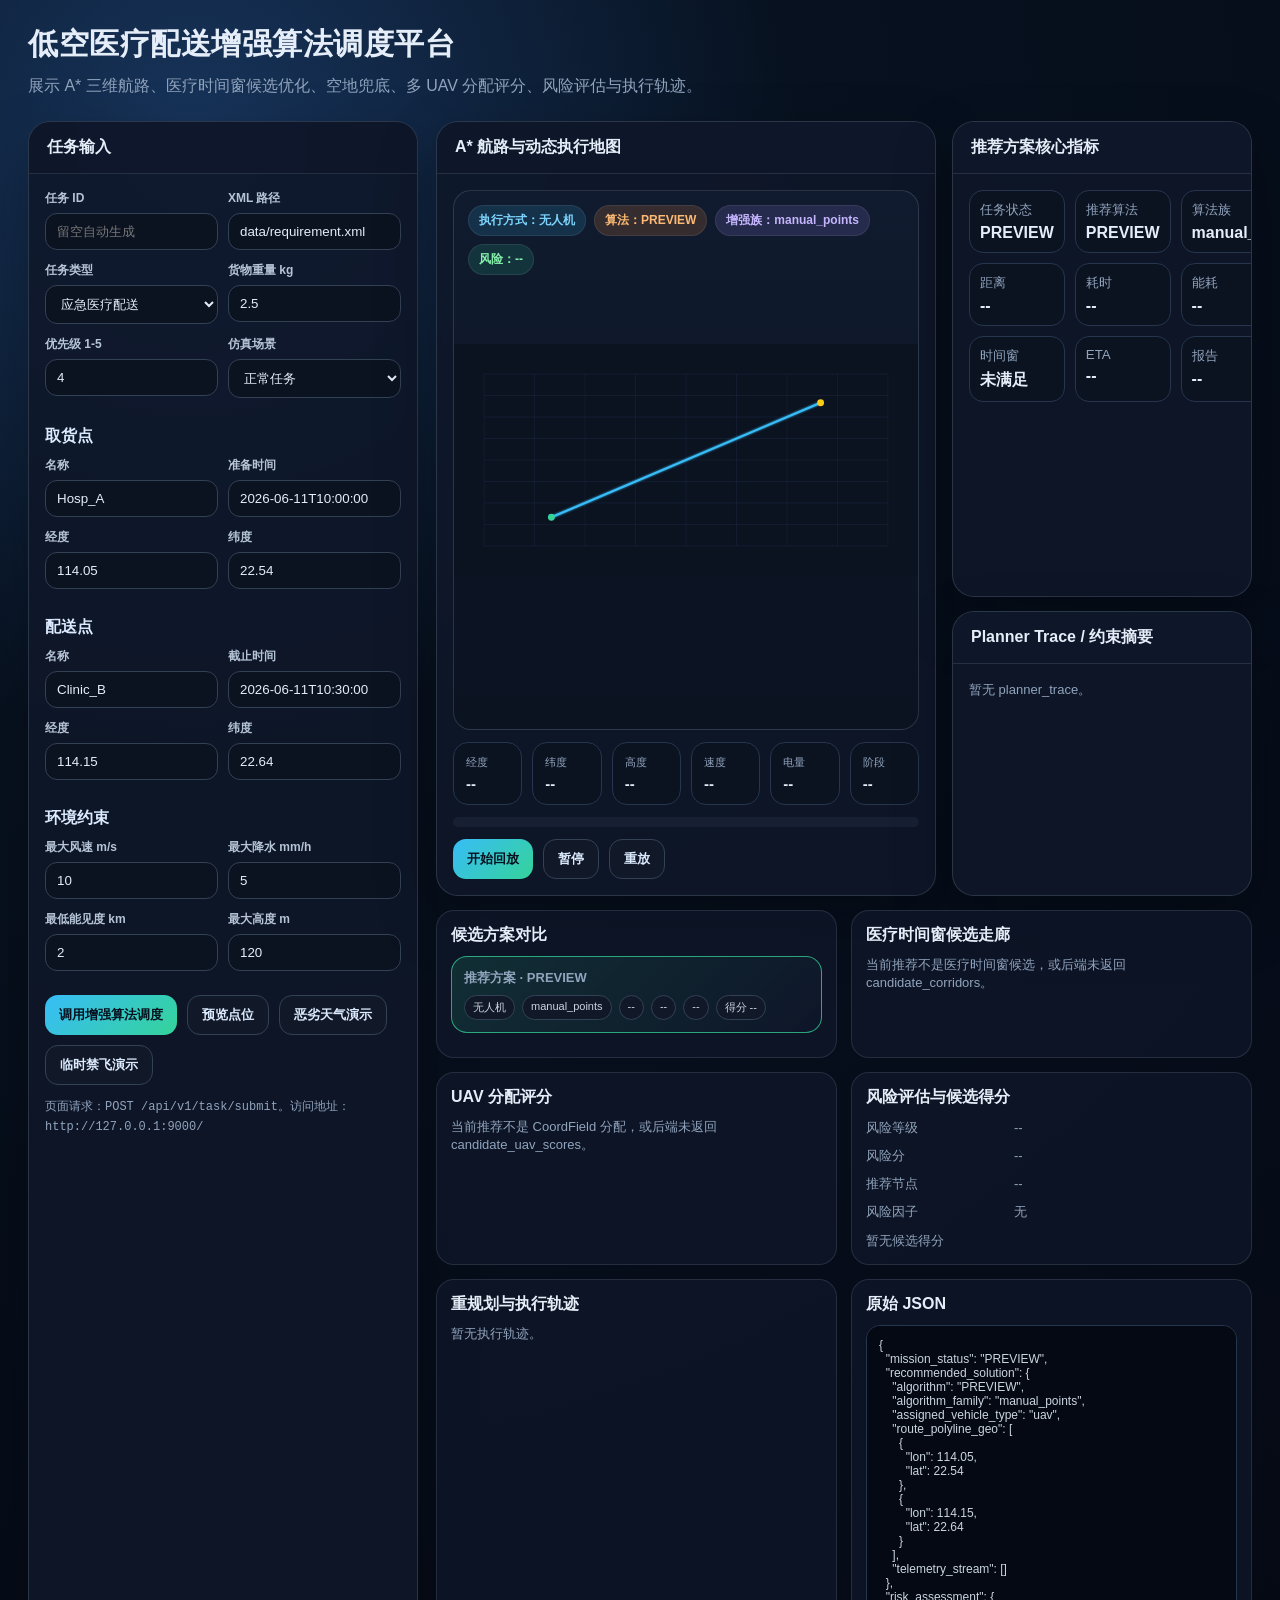
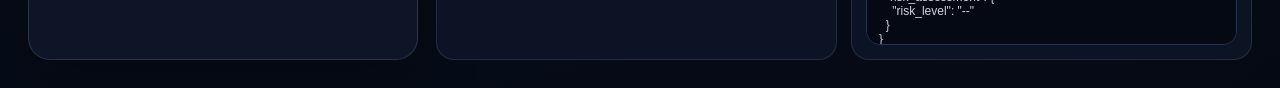
==== agent_code-master/frontend/index_enhanced.html @ b06b687f "add enhanced frontend for algorithm visualization" ====
<!doctype html>
<html lang="zh-CN">
<head>
<meta charset="utf-8">
<meta name="viewport" content="width=device-width,initial-scale=1">
<title>低空医疗配送增强算法调度平台</title>
<style>
:root{--bg:#07111f;--panel:#0f172a;--panel2:#111c31;--card:#f8fafc;--line:#26364f;--text:#e5edf8;--muted:#91a4bd;--blue:#38bdf8;--green:#34d399;--orange:#fb923c;--red:#f87171;--purple:#a78bfa;--yellow:#facc15}*{box-sizing:border-box}body{margin:0;background:radial-gradient(circle at 15% 8%,#17345b 0,#07111f 32%,#050914 100%);color:var(--text);font-family:-apple-system,BlinkMacSystemFont,"Segoe UI","Microsoft YaHei",Arial,sans-serif}header{padding:24px 28px 10px;max-width:1680px;margin:auto}h1{margin:0;font-size:30px;letter-spacing:.5px}.sub{color:var(--muted);margin-top:8px;line-height:1.6}.wrap{max-width:1680px;margin:auto;padding:12px 28px 28px;display:grid;grid-template-columns:390px 1fr;gap:18px}.card{background:rgba(15,23,42,.88);border:1px solid rgba(148,163,184,.22);border-radius:22px;box-shadow:0 24px 60px rgba(0,0,0,.28);overflow:hidden}.hd{padding:15px 18px;border-bottom:1px solid rgba(148,163,184,.18);font-weight:900;background:rgba(15,23,42,.72)}.bd{padding:16px}.row{display:grid;grid-template-columns:1fr 1fr;gap:10px}.f{margin-bottom:12px}label{display:block;color:#b6c4d7;font-size:12px;font-weight:800;margin-bottom:6px}input,select,textarea{width:100%;background:#0b1220;color:var(--text);border:1px solid #334155;border-radius:12px;padding:10px 11px;outline:none;font-family:inherit}input:focus,select:focus,textarea:focus{border-color:var(--blue);box-shadow:0 0 0 3px rgba(56,189,248,.12)}textarea{min-height:100px;resize:vertical}.sec{font-weight:900;margin:16px 0 10px;color:#dbeafe}.btns{display:flex;gap:10px;flex-wrap:wrap;margin-top:12px}button{border:0;border-radius:13px;padding:10px 14px;font-weight:900;cursor:pointer;color:#06101e}.primary{background:linear-gradient(135deg,#38bdf8,#34d399)}.ghost{background:#111827;color:#dbeafe;border:1px solid #334155}.danger{background:#fb923c}.hint{color:var(--muted);font-size:12px;line-height:1.6}.dash{display:grid;grid-template-columns:1.25fr .75fr;gap:16px}.mapCard{min-height:660px}.map{height:540px;border-radius:18px;border:1px solid rgba(148,163,184,.22);background:linear-gradient(180deg,#101b2f,#0b1220);position:relative;overflow:hidden}.badgebar{position:absolute;left:14px;top:14px;display:flex;gap:8px;flex-wrap:wrap;z-index:2}.tag{display:inline-flex;align-items:center;gap:5px;border-radius:999px;padding:6px 10px;font-size:12px;font-weight:900;border:1px solid rgba(255,255,255,.08);background:#111827;color:#dbeafe}.blue{background:rgba(56,189,248,.14);color:#7dd3fc}.green{background:rgba(52,211,153,.14);color:#86efac}.orange{background:rgba(251,146,60,.16);color:#fdba74}.red{background:rgba(248,113,113,.14);color:#fca5a5}.purple{background:rgba(167,139,250,.15);color:#c4b5fd}.yellow{background:rgba(250,204,21,.14);color:#fde68a}svg{width:100%;height:100%;display:block}.metrics{display:grid;grid-template-columns:repeat(6,1fr);gap:10px;margin-top:12px}.metric{background:#0b1220;border:1px solid #26364f;border-radius:15px;padding:12px}.metric small{display:block;color:var(--muted);font-size:11px}.metric b{display:block;margin-top:5px;font-size:15px}.bar{height:10px;background:#172033;border-radius:999px;overflow:hidden;margin-top:12px}.bar span{display:block;height:100%;width:0;background:linear-gradient(90deg,#38bdf8,#34d399,#facc15);transition:.2s}.panels{display:grid;grid-template-columns:repeat(2,minmax(0,1fr));gap:14px;margin-top:14px}.panel{background:rgba(15,23,42,.76);border:1px solid rgba(148,163,184,.18);border-radius:18px;padding:14px;min-height:120px}.panel h3{margin:0 0 10px;font-size:16px}.kv{display:grid;grid-template-columns:140px 1fr;gap:8px;font-size:13px;line-height:1.55}.kv div:nth-child(odd){color:var(--muted)}.candidate{background:#0b1220;border:1px solid #26364f;border-radius:16px;padding:12px;margin-bottom:10px}.candidate.best{border-color:rgba(52,211,153,.75);background:linear-gradient(135deg,rgba(52,211,153,.14),rgba(15,23,42,.8))}.candidate h4{margin:0 0 8px}.chips{display:flex;gap:7px;flex-wrap:wrap;margin-top:8px}.chip{font-size:11px;border-radius:999px;padding:4px 8px;background:#111827;color:#cbd5e1;border:1px solid #334155}.timeline{display:flex;flex-direction:column;gap:8px}.step{border-left:3px solid #38bdf8;padding:8px 10px;background:#0b1220;border-radius:10px}.step b{font-size:13px}.step p{margin:5px 0 0;color:var(--muted);font-size:12px;line-height:1.5}.table{width:100%;border-collapse:collapse;font-size:12px}.table th,.table td{border-bottom:1px solid #26364f;padding:7px;text-align:left}.table th{color:#93c5fd}.json{white-space:pre-wrap;word-break:break-word;background:#050914;border:1px solid #26364f;border-radius:14px;padding:12px;max-height:320px;overflow:auto;font-size:12px;color:#cbd5e1}.mono{font-family:ui-monospace,SFMono-Regular,Menlo,Consolas,"Liberation Mono",monospace}.toast{margin-top:10px;color:#fca5a5}.empty{color:var(--muted);font-size:13px}.rightStack{display:grid;grid-template-columns:1fr;gap:14px}.miniGrid{display:grid;grid-template-columns:repeat(3,1fr);gap:10px}.mini{background:#0b1220;border:1px solid #26364f;border-radius:14px;padding:10px}.mini small{display:block;color:var(--muted)}.mini b{display:block;margin-top:5px}@media(max-width:1180px){.wrap,.dash,.panels{grid-template-columns:1fr}.metrics{grid-template-columns:repeat(2,1fr)}.miniGrid{grid-template-columns:1fr}}
</style>
</head>
<body>
<header>
  <h1>低空医疗配送增强算法调度平台</h1>
  <div class="sub">展示 A* 三维航路、医疗时间窗候选优化、空地兜底、多 UAV 分配评分、风险评估与执行轨迹。</div>
</header>
<main class="wrap">
<section class="card">
  <div class="hd">任务输入</div>
  <div class="bd">
    <div class="row"><div class="f"><label>任务 ID</label><input id="taskId" placeholder="留空自动生成"></div><div class="f"><label>XML 路径</label><input id="xmlPath" value="data/requirement.xml"></div></div>
    <div class="row"><div class="f"><label>任务类型</label><select id="missionType"><option value="emergency_medical">应急医疗配送</option><option value="emergency_supply">应急物资配送</option><option value="standard_delivery">普通低空配送</option></select></div><div class="f"><label>货物重量 kg</label><input id="cargoWeight" type="number" value="2.5" step="0.1"></div></div>
    <div class="row"><div class="f"><label>优先级 1-5</label><input id="priority" type="number" value="4"></div><div class="f"><label>仿真场景</label><select id="scenario"><option value="normal">正常任务</option><option value="bad_weather">恶劣天气</option><option value="airspace_restricted">临时禁飞</option><option value="no_available_uav_once">无人机短时不可用</option><option value="no_available_uav">持续无可用无人机</option><option value="dock_congested">机巢拥堵</option></select></div></div>
    <div class="sec">取货点</div>
    <div class="row"><div class="f"><label>名称</label><input id="pickupId" value="Hosp_A"></div><div class="f"><label>准备时间</label><input id="pickupReady" value="2026-06-11T10:00:00"></div></div>
    <div class="row"><div class="f"><label>经度</label><input id="pickupLon" type="number" step="0.000001" value="114.05"></div><div class="f"><label>纬度</label><input id="pickupLat" type="number" step="0.000001" value="22.54"></div></div>
    <div class="sec">配送点</div>
    <div class="row"><div class="f"><label>名称</label><input id="dropoffId" value="Clinic_B"></div><div class="f"><label>截止时间</label><input id="dropoffDeadline" value="2026-06-11T10:30:00"></div></div>
    <div class="row"><div class="f"><label>经度</label><input id="dropoffLon" type="number" step="0.000001" value="114.15"></div><div class="f"><label>纬度</label><input id="dropoffLat" type="number" step="0.000001" value="22.64"></div></div>
    <div class="sec">环境约束</div>
    <div class="row"><div class="f"><label>最大风速 m/s</label><input id="maxWind" type="number" value="10"></div><div class="f"><label>最大降水 mm/h</label><input id="maxRain" type="number" value="5"></div></div>
    <div class="row"><div class="f"><label>最低能见度 km</label><input id="minVisibility" type="number" value="2"></div><div class="f"><label>最大高度 m</label><input id="maxAltitude" type="number" value="120"></div></div>
    <div class="btns"><button class="primary" id="runBtn" onclick="submitTask()">调用增强算法调度</button><button class="ghost" onclick="preview()">预览点位</button><button class="ghost" onclick="loadDemo('bad_weather')">恶劣天气演示</button><button class="ghost" onclick="loadDemo('airspace_restricted')">临时禁飞演示</button></div>
    <div id="err" class="toast"></div>
    <div class="hint" style="margin-top:12px">页面请求：<span class="mono">POST /api/v1/task/submit</span>。访问地址：<span class="mono">http://127.0.0.1:9000/</span></div>
  </div>
</section>
<section>
  <div class="dash">
    <div class="card mapCard"><div class="hd">A* 航路与动态执行地图</div><div class="bd">
      <div class="map"><div class="badgebar"><span id="mode" class="tag blue">执行方式：--</span><span id="algo" class="tag orange">算法：--</span><span id="family" class="tag purple">增强族：--</span><span id="risk" class="tag green">风险：--</span></div><svg id="svg" viewBox="0 0 1080 540"></svg></div>
      <div class="metrics"><div class="metric"><small>经度</small><b id="lon">--</b></div><div class="metric"><small>纬度</small><b id="lat">--</b></div><div class="metric"><small>高度</small><b id="alt">--</b></div><div class="metric"><small>速度</small><b id="spd">--</b></div><div class="metric"><small>电量</small><b id="bat">--</b></div><div class="metric"><small>阶段</small><b id="phase">--</b></div></div>
      <div class="bar"><span id="bar"></span></div><div class="btns"><button class="primary" onclick="play()">开始回放</button><button class="ghost" onclick="pause()">暂停</button><button class="ghost" onclick="restart()">重放</button></div>
    </div></div>
    <div class="rightStack">
      <div class="card"><div class="hd">推荐方案核心指标</div><div class="bd"><div id="overview" class="miniGrid"></div></div></div>
      <div class="card"><div class="hd">Planner Trace / 约束摘要</div><div class="bd"><div id="planner" class="kv"></div></div></div>
    </div>
  </div>
  <div class="panels">
    <div class="panel"><h3>候选方案对比</h3><div id="candidates" class="empty">等待调度结果。</div></div>
    <div class="panel"><h3>医疗时间窗候选走廊</h3><div id="corridors" class="empty">等待 TWA-MILP 增强输出。</div></div>
    <div class="panel"><h3>UAV 分配评分</h3><div id="uavScores" class="empty">等待 CoordField 增强输出。</div></div>
    <div class="panel"><h3>风险评估与候选得分</h3><div id="riskPanel" class="empty">等待风险评估。</div></div>
    <div class="panel"><h3>重规划与执行轨迹</h3><div id="trace" class="timeline empty">等待执行轨迹。</div></div>
    <div class="panel"><h3>原始 JSON</h3><div id="raw" class="json">等待调度结果。</div></div>
  </div>
</section>
</main>
<script>
const W=1080,H=540,pad=70;let data=null,telemetry=[],idx=0,timer=null,project=null,bestKey='';
function by(id){return document.getElementById(id)}function num(id){return Number(by(id).value)}function esc(s){return String(s??'').replace(/[&<>]/g,c=>({'&':'&amp;','<':'&lt;','>':'&gt;'}[c]))}
function payload(){return{task_id:by('taskId').value.trim(),requirement_xml_path:by('xmlPath').value.trim()||'data/requirement.xml',mission_type:by('missionType').value,delivery_points:[{id:by('pickupId').value,lon:num('pickupLon'),lat:num('pickupLat'),role:'pickup',ready_time:by('pickupReady').value},{id:by('dropoffId').value,lon:num('dropoffLon'),lat:num('dropoffLat'),role:'dropoff',deadline:by('dropoffDeadline').value}],cargo_weight_kg:num('cargoWeight'),priority:num('priority'),environmental_constraints:{max_wind_speed_mps:num('maxWind'),max_precipitation_mm_h:num('maxRain'),minimum_visibility_km:num('minVisibility'),maximum_altitude_m:num('maxAltitude')},output_requirements:{format:'json',need_risk_assessment:true,need_orchestration_trace:true,need_llm_analysis:true},simulation_scenario:by('scenario').value}}
function loadDemo(s){by('scenario').value=s;submitTask()}
async function submitTask(){by('err').textContent='';by('runBtn').disabled=true;pause();try{const r=await fetch('/api/v1/task/submit',{method:'POST',headers:{'Content-Type':'application/json'},body:JSON.stringify(payload())});data=await r.json();if(!r.ok)throw new Error(JSON.stringify(data));render(data)}catch(e){by('err').textContent='请求失败：'+e.message}finally{by('runBtn').disabled=false}}
function sol(){return data?.recommended_solution||data?.final_dispatch_solution||{}}
function allCandidates(d){const arr=[...(d?.candidate_solutions||[])];if(d?.recommended_solution)arr.unshift(d.recommended_solution);const seen=new Set();return arr.filter(x=>{const k=key(x);if(seen.has(k))return false;seen.add(k);return x&&Object.keys(x).length})}
function key(x){return String(x.subtask_id||x.algorithm_used||x.algorithm||'unknown')+'|'+String(x.algorithm_family||x.assigned_vehicle_type||'')}
function mode(x){const t=String(x.operational_mode||x.assigned_vehicle_type||'');if(t.includes('ground'))return'地面兜底';if(t.includes('air_ground'))return'空地协同';if(t.includes('uav'))return'无人机';return'低空配送'}
function alg(x){return x.algorithm_used||x.algorithm||x.algorithm_trace_name||'综合调度'}
function family(x){return x.algorithm_family||x.planner_trace?.planner||'legacy'}
function render(d){const s=sol();bestKey=key(s);telemetry=s.telemetry_stream||[];idx=0;by('mode').textContent='执行方式：'+mode(s);by('algo').textContent='算法：'+alg(s);by('family').textContent='增强族：'+family(s);const risk=d.risk_assessment||{};by('risk').textContent='风险：'+(risk.risk_level||'--')+' '+(risk.risk_score??'');by('risk').className='tag '+((risk.risk_level==='HIGH')?'red':(risk.risk_level==='MEDIUM')?'orange':'green');renderOverview(s,d);renderPlanner(s);renderCandidates(d);renderCorridors(d);renderUavScores(d);renderRisk(d);renderTrace(d);draw(d,s);setFrame(0);by('raw').textContent=JSON.stringify(d,null,2);play()}
function renderOverview(s,d){const items=[['任务状态',d.mission_status||'--'],['推荐算法',alg(s)],['算法族',family(s)],['距离',val(s.flight_distance_km,' km')],['耗时',val(s.estimated_duration_mins,' min')],['能耗',val(s.estimated_energy_kj,' kJ')],['时间窗',s.time_window_met?'满足':'未满足'],['ETA',s.eta||'--'],['报告',d.report_path||'--']];by('overview').innerHTML=items.map(([a,b])=>`<div class="mini"><small>${esc(a)}</small><b>${esc(b)}</b></div>`).join('')}
function renderPlanner(s){const p=s.planner_trace||{};const c=s.constraint_summary||{};const items={planner:p.planner,grid_path_length:p.grid_path_length,compressed_waypoints:p.compressed_waypoints,grid_cost:p.grid_cost,expanded_nodes:p.expanded_nodes,hard_blocked_cells:p.hard_blocked_cells,weighted_risk_cells:p.weighted_risk_cells,payload_feasible:c.payload_feasible,battery_feasible:c.battery_feasible,route_node_count:c.route_node_count,payload_margin_kg:c.payload_margin_kg,objective:s.optimization_objective||s.objective_value};by('planner').innerHTML=Object.entries(items).filter(([_,v])=>v!==undefined&&v!==null).map(([k,v])=>`<div>${esc(k)}</div><div class="mono">${esc(v)}</div>`).join('')||'<span class="empty">暂无 planner_trace。</span>'}
function renderCandidates(d){const list=allCandidates(d);by('candidates').innerHTML=list.length?list.map(x=>`<div class="candidate ${key(x)===bestKey?'best':''}"><h4>${key(x)===bestKey?'推荐方案':'候选方案'} · ${esc(alg(x))}</h4><div class="chips"><span class="chip">${esc(mode(x))}</span><span class="chip">${esc(family(x))}</span><span class="chip">${val(x.flight_distance_km,' km')}</span><span class="chip">${val(x.estimated_duration_mins,' min')}</span><span class="chip">${val(x.estimated_energy_kj,' kJ')}</span><span class="chip">得分 ${x.solution_score??'--'}</span></div></div>`).join(''):'暂无候选方案'}
function renderCorridors(d){const source=allCandidates(d).find(x=>(x.candidate_corridors||[]).length)||sol();const arr=source.candidate_corridors||[];by('corridors').innerHTML=arr.length?`<table class="table"><tr><th>走廊</th><th>耗时</th><th>能耗</th><th>时间窗</th><th>目标值</th><th>Planner</th></tr>${arr.map(c=>`<tr><td>${esc(c.corridor_name)}</td><td>${c.duration_mins}</td><td>${c.energy_kj}</td><td>${c.time_window_met?'满足':'否'}</td><td>${c.objective_value}</td><td>${esc(c.planner)}</td></tr>`).join('')}</table>`:'当前推荐不是医疗时间窗候选，或后端未返回 candidate_corridors。'}
function renderUavScores(d){const source=allCandidates(d).find(x=>(x.candidate_uav_scores||[]).length)||sol();const arr=source.candidate_uav_scores||[];by('uavScores').innerHTML=arr.length?`<table class="table"><tr><th>UAV</th><th>电量</th><th>载重余量</th><th>取货距离</th><th>分配分</th></tr>${arr.map(u=>`<tr><td>${esc(u.uav_id)}</td><td>${u.battery_percent}</td><td>${u.payload_margin_kg}</td><td>${u.pickup_distance_km}</td><td>${u.allocation_score}</td></tr>`).join('')}</table>`:'当前推荐不是 CoordField 分配，或后端未返回 candidate_uav_scores。'}
function renderRisk(d){const r=d.risk_assessment||{};const scores=r.candidate_scores||{};by('riskPanel').innerHTML=`<div class="kv"><div>风险等级</div><div>${esc(r.risk_level||'--')}</div><div>风险分</div><div>${r.risk_score??'--'}</div><div>推荐节点</div><div>${esc(r.recommended_subtask_id||'--')}</div><div>风险因子</div><div>${esc((r.risk_factors||[]).join(', ')||'无')}</div></div><div style="margin-top:10px">${Object.keys(scores).length?Object.entries(scores).map(([k,v])=>`<span class="chip">${esc(k)}: ${v}</span>`).join(' '):'<span class="empty">暂无候选得分</span>'}</div>`}
function renderTrace(d){const arr=[...(d.orchestration?.replan_events||[]),...(d.orchestration?.trace||[])].slice(-18);by('trace').innerHTML=arr.length?arr.map(e=>`<div class="step"><b>${esc(e.event||e.status||e.subtask_id||'trace')}</b><p>${esc(e.task_id||e.subtask_id||'')} ${esc(e.tool_name||'')} ${esc(e.reason||e.message||'')}</p></div>`).join(''):'<span class="empty">暂无执行轨迹。</span>'}
function val(v,u){return v===undefined||v===null?'--':`${v}${u||''}`}
function pointsOf(d,s){let pts=[];(s.route_polyline_geo||[]).forEach(p=>pts.push({lon:+p.lon,lat:+p.lat,name:p.id||p.name}));if(!pts.length)(s.waypoints_3d||[]).forEach(p=>pts.push({lon:+p.lon,lat:+p.lat,name:p.id||p.name}));if(!pts.length)pts=[{lon:num('pickupLon'),lat:num('pickupLat'),name:by('pickupId').value},{lon:num('dropoffLon'),lat:num('dropoffLat'),name:by('dropoffId').value}];(s.obstacle_zones||[]).forEach(o=>{if(o.center_lon)pts.push({lon:+o.center_lon,lat:+o.center_lat})});return pts}
function bounds(pts){const lons=pts.map(p=>p.lon),lats=pts.map(p=>p.lat);const lp=Math.max((Math.max(...lons)-Math.min(...lons))*.25,.015),ap=Math.max((Math.max(...lats)-Math.min(...lats))*.25,.015);return{minLon:Math.min(...lons)-lp,maxLon:Math.max(...lons)+lp,minLat:Math.min(...lats)-ap,maxLat:Math.max(...lats)+ap}}
function makeProject(b){return p=>({x:pad+(p.lon-b.minLon)/(b.maxLon-b.minLon)*(W-pad*2),y:H-pad-(p.lat-b.minLat)/(b.maxLat-b.minLat)*(H-pad*2)})}
function draw(d,s){const svg=by('svg');const pts=pointsOf(d,s);project=makeProject(bounds(pts));let html=`<defs><filter id="glow"><feGaussianBlur stdDeviation="3" result="b"/><feMerge><feMergeNode in="b"/><feMergeNode in="SourceGraphic"/></feMerge></filter></defs><rect width="1080" height="540" fill="#0b1220"/>`;for(let i=0;i<9;i++){html+=`<line x1="${pad+i*(W-2*pad)/8}" y1="${pad}" x2="${pad+i*(W-2*pad)/8}" y2="${H-pad}" stroke="#1f2e46"/><line x1="${pad}" y1="${pad+i*(H-2*pad)/8}" x2="${W-pad}" y2="${pad+i*(H-2*pad)/8}" stroke="#1f2e46"/>`}const obs=s.obstacle_zones||[];obs.forEach(o=>{if(!o.center_lon)return;const c=project({lon:+o.center_lon,lat:+o.center_lat});const color=o.kind==='no_fly_zone'?'#ef4444':o.kind==='weather_cell'?'#f59e0b':'#8b5cf6';html+=`<circle cx="${c.x}" cy="${c.y}" r="${24+(o.radius_km||1)*7}" fill="${color}" opacity=".16" stroke="${color}" stroke-dasharray="6 5"/><text x="${c.x+10}" y="${c.y-10}" fill="#cbd5e1" font-size="12">${esc(o.name||o.kind)}</text>`});const route=(s.route_polyline_geo||s.waypoints_3d||[]).map(p=>project({lon:+p.lon,lat:+p.lat}));if(route.length){html+=`<polyline points="${route.map(p=>`${p.x},${p.y}`).join(' ')}" fill="none" stroke="#38bdf8" stroke-width="5" stroke-linecap="round" stroke-linejoin="round" filter="url(#glow)"/>`;route.forEach((p,i)=>{html+=`<circle cx="${p.x}" cy="${p.y}" r="${i===0||i===route.length-1?8:4}" fill="${i===0?'#34d399':i===route.length-1?'#facc15':'#7dd3fc'}"/>`})}html+=`<circle id="craft" cx="-20" cy="-20" r="9" fill="#fff" stroke="#38bdf8" stroke-width="4" filter="url(#glow)"/>`;svg.innerHTML=html}
function setFrame(i){if(!telemetry.length){by('bar').style.width='0%';return}idx=Math.max(0,Math.min(i,telemetry.length-1));const t=telemetry[idx];by('lon').textContent=Number(t.lon).toFixed(6);by('lat').textContent=Number(t.lat).toFixed(6);by('alt').textContent=(t.altitude_m??0)+' m';by('spd').textContent=(t.speed_kmh??0)+' km/h';by('bat').textContent=(t.battery_percent??0)+'%';by('phase').textContent=t.phase||'--';by('bar').style.width=((idx+1)/telemetry.length*100)+'%';if(project&&t.lon){const p=project({lon:+t.lon,lat:+t.lat});const c=document.getElementById('craft');if(c){c.setAttribute('cx',p.x);c.setAttribute('cy',p.y)}}}
function play(){pause();if(!telemetry.length)return;timer=setInterval(()=>{setFrame(idx+1);if(idx>=telemetry.length-1)pause()},260)}function pause(){if(timer)clearInterval(timer);timer=null}function restart(){setFrame(0);play()}function preview(){data={mission_status:'PREVIEW',recommended_solution:{algorithm:'PREVIEW',algorithm_family:'manual_points',assigned_vehicle_type:'uav',route_polyline_geo:[{lon:num('pickupLon'),lat:num('pickupLat')},{lon:num('dropoffLon'),lat:num('dropoffLat')}],telemetry_stream:[]},risk_assessment:{risk_level:'--'}};render(data)}
preview();
</script>
</body>
</html>
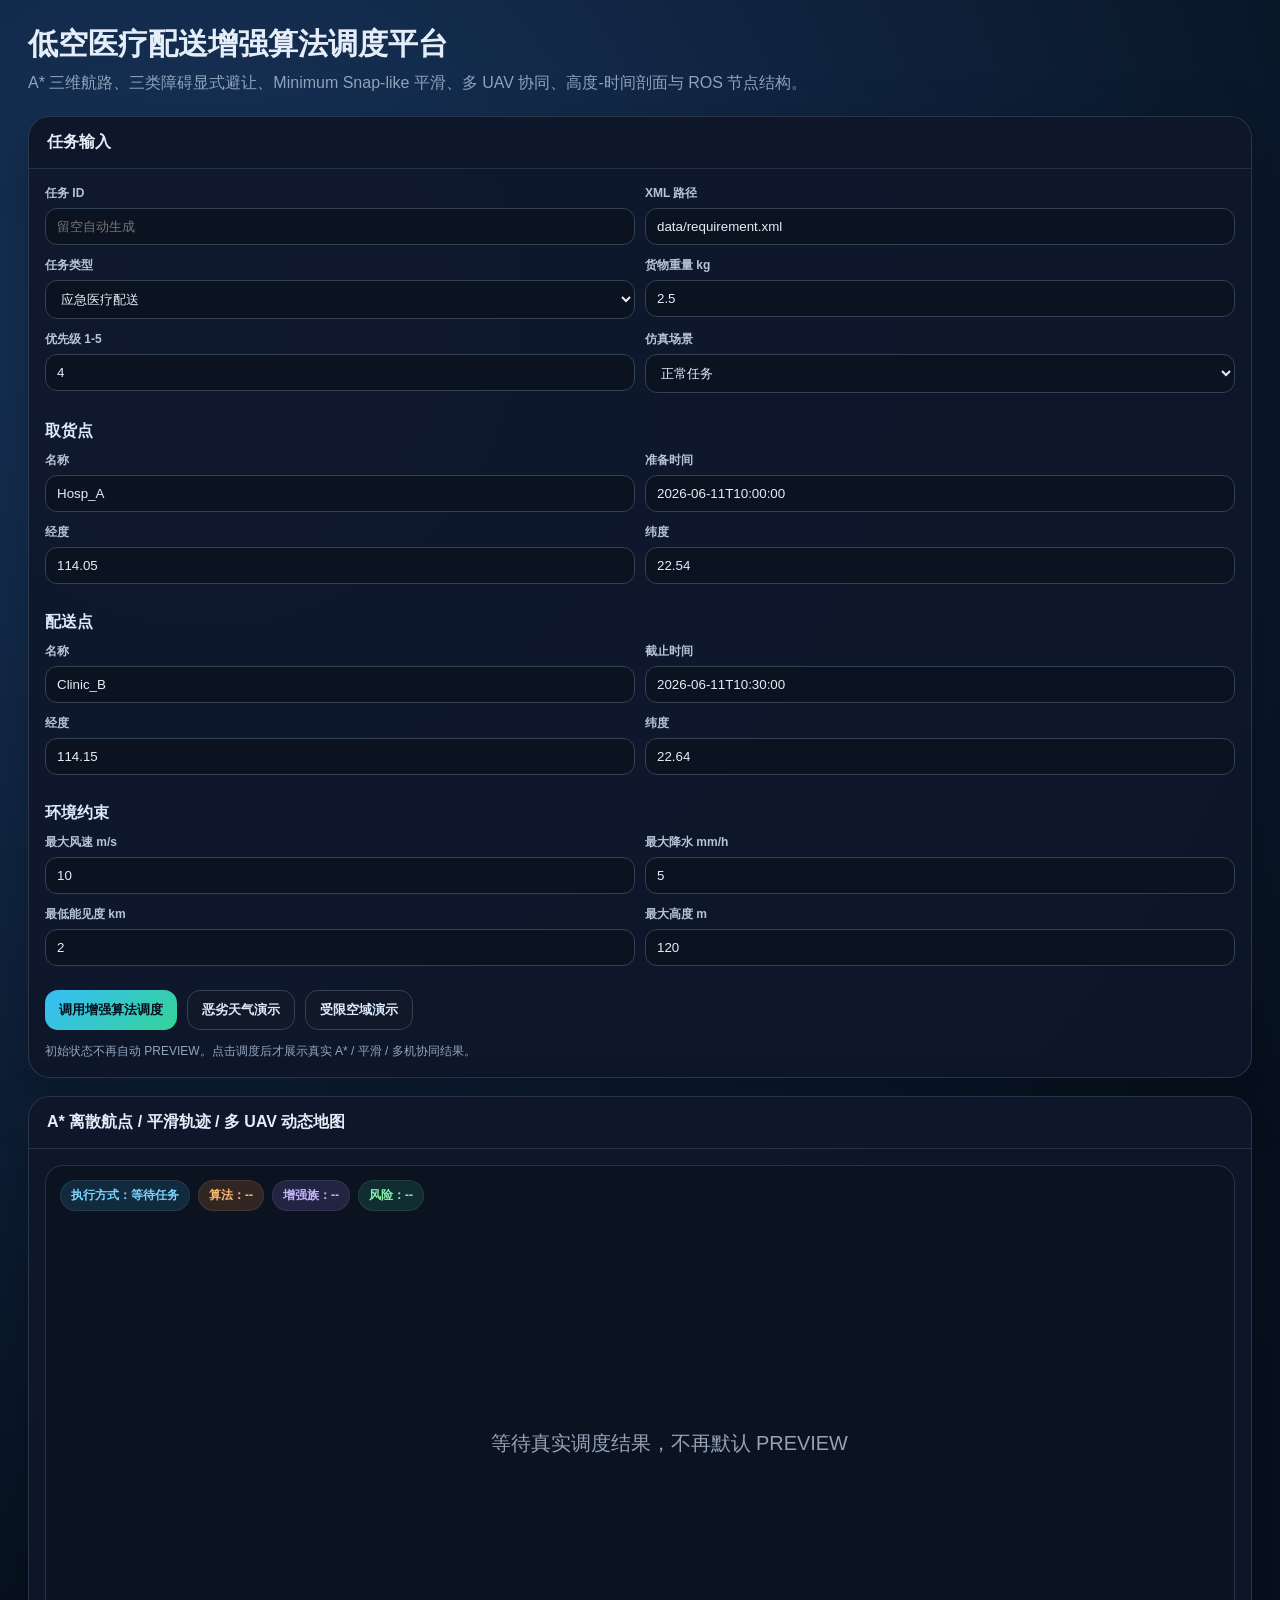
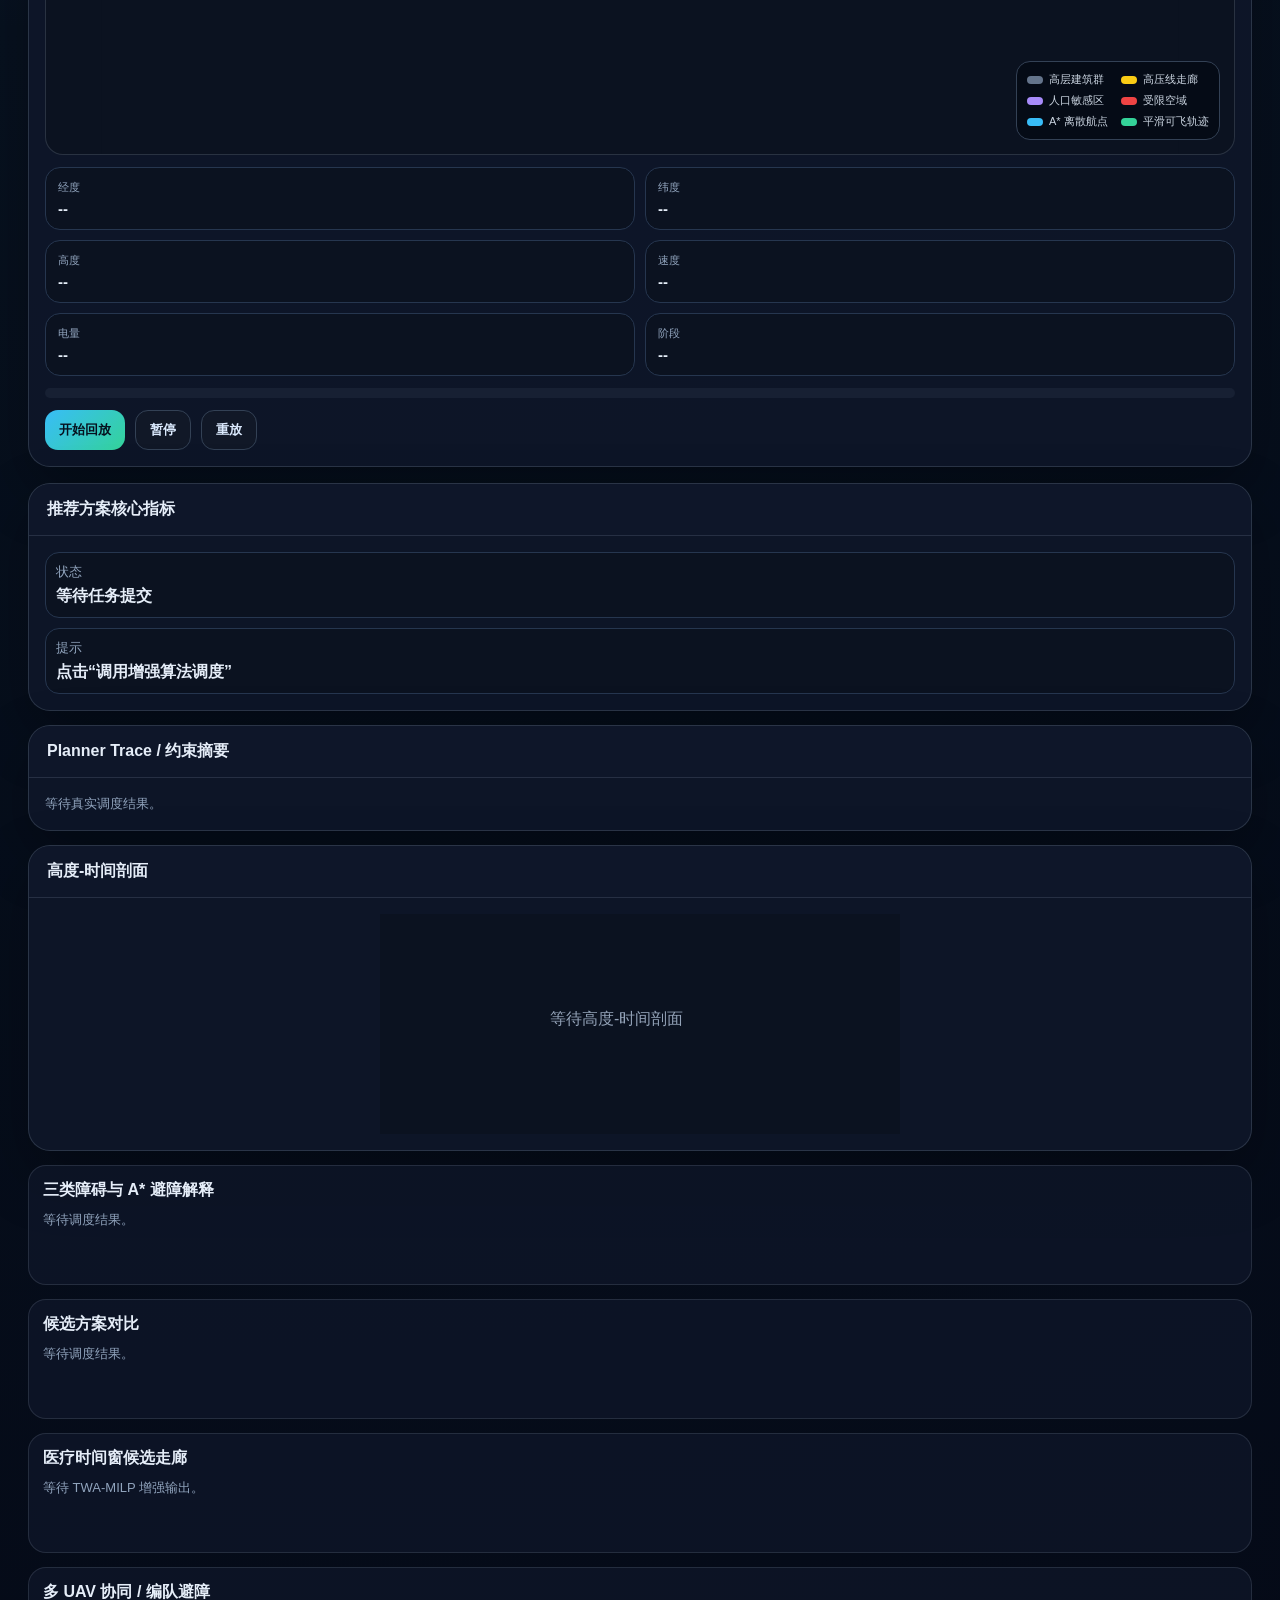
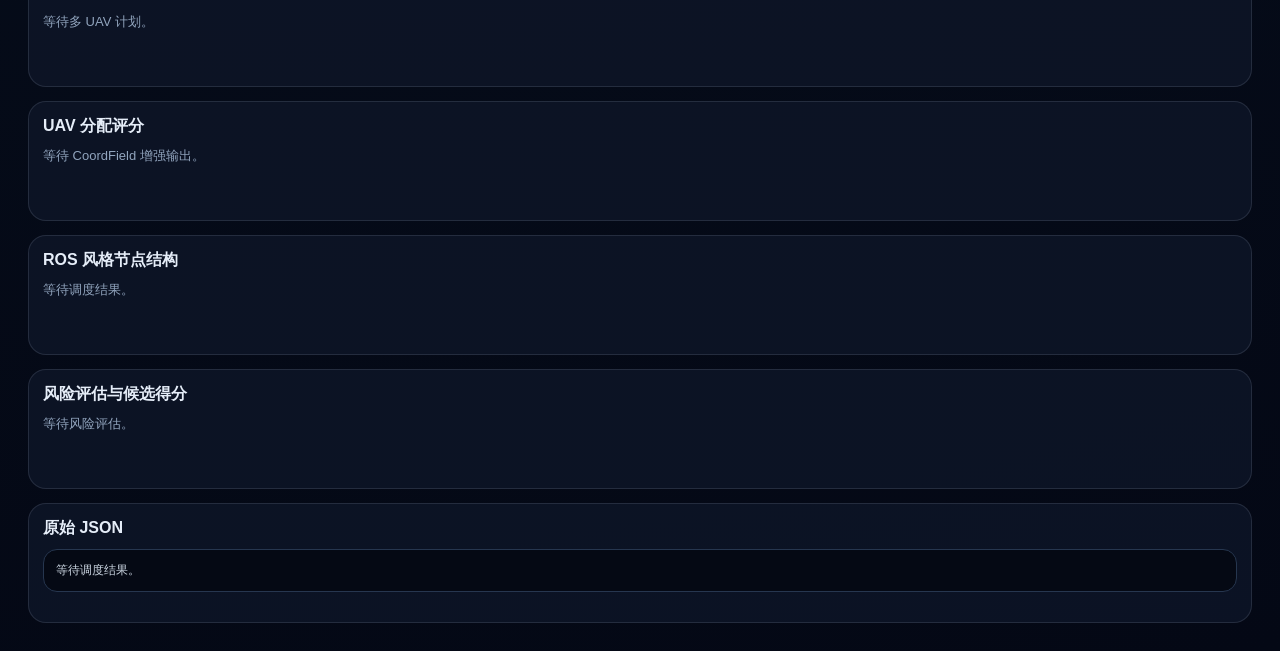
==== commit d37d7700: "upgrade enhanced frontend visualization" ====
--- a/agent_code-master/frontend/index_enhanced.html
+++ b/agent_code-master/frontend/index_enhanced.html
@@ -5,59 +5,60 @@
 <meta name="viewport" content="width=device-width,initial-scale=1">
 <title>低空医疗配送增强算法调度平台</title>
 <style>
-:root{--bg:#07111f;--panel:#0f172a;--panel2:#111c31;--card:#f8fafc;--line:#26364f;--text:#e5edf8;--muted:#91a4bd;--blue:#38bdf8;--green:#34d399;--orange:#fb923c;--red:#f87171;--purple:#a78bfa;--yellow:#facc15}*{box-sizing:border-box}body{margin:0;background:radial-gradient(circle at 15% 8%,#17345b 0,#07111f 32%,#050914 100%);color:var(--text);font-family:-apple-system,BlinkMacSystemFont,"Segoe UI","Microsoft YaHei",Arial,sans-serif}header{padding:24px 28px 10px;max-width:1680px;margin:auto}h1{margin:0;font-size:30px;letter-spacing:.5px}.sub{color:var(--muted);margin-top:8px;line-height:1.6}.wrap{max-width:1680px;margin:auto;padding:12px 28px 28px;display:grid;grid-template-columns:390px 1fr;gap:18px}.card{background:rgba(15,23,42,.88);border:1px solid rgba(148,163,184,.22);border-radius:22px;box-shadow:0 24px 60px rgba(0,0,0,.28);overflow:hidden}.hd{padding:15px 18px;border-bottom:1px solid rgba(148,163,184,.18);font-weight:900;background:rgba(15,23,42,.72)}.bd{padding:16px}.row{display:grid;grid-template-columns:1fr 1fr;gap:10px}.f{margin-bottom:12px}label{display:block;color:#b6c4d7;font-size:12px;font-weight:800;margin-bottom:6px}input,select,textarea{width:100%;background:#0b1220;color:var(--text);border:1px solid #334155;border-radius:12px;padding:10px 11px;outline:none;font-family:inherit}input:focus,select:focus,textarea:focus{border-color:var(--blue);box-shadow:0 0 0 3px rgba(56,189,248,.12)}textarea{min-height:100px;resize:vertical}.sec{font-weight:900;margin:16px 0 10px;color:#dbeafe}.btns{display:flex;gap:10px;flex-wrap:wrap;margin-top:12px}button{border:0;border-radius:13px;padding:10px 14px;font-weight:900;cursor:pointer;color:#06101e}.primary{background:linear-gradient(135deg,#38bdf8,#34d399)}.ghost{background:#111827;color:#dbeafe;border:1px solid #334155}.danger{background:#fb923c}.hint{color:var(--muted);font-size:12px;line-height:1.6}.dash{display:grid;grid-template-columns:1.25fr .75fr;gap:16px}.mapCard{min-height:660px}.map{height:540px;border-radius:18px;border:1px solid rgba(148,163,184,.22);background:linear-gradient(180deg,#101b2f,#0b1220);position:relative;overflow:hidden}.badgebar{position:absolute;left:14px;top:14px;display:flex;gap:8px;flex-wrap:wrap;z-index:2}.tag{display:inline-flex;align-items:center;gap:5px;border-radius:999px;padding:6px 10px;font-size:12px;font-weight:900;border:1px solid rgba(255,255,255,.08);background:#111827;color:#dbeafe}.blue{background:rgba(56,189,248,.14);color:#7dd3fc}.green{background:rgba(52,211,153,.14);color:#86efac}.orange{background:rgba(251,146,60,.16);color:#fdba74}.red{background:rgba(248,113,113,.14);color:#fca5a5}.purple{background:rgba(167,139,250,.15);color:#c4b5fd}.yellow{background:rgba(250,204,21,.14);color:#fde68a}svg{width:100%;height:100%;display:block}.metrics{display:grid;grid-template-columns:repeat(6,1fr);gap:10px;margin-top:12px}.metric{background:#0b1220;border:1px solid #26364f;border-radius:15px;padding:12px}.metric small{display:block;color:var(--muted);font-size:11px}.metric b{display:block;margin-top:5px;font-size:15px}.bar{height:10px;background:#172033;border-radius:999px;overflow:hidden;margin-top:12px}.bar span{display:block;height:100%;width:0;background:linear-gradient(90deg,#38bdf8,#34d399,#facc15);transition:.2s}.panels{display:grid;grid-template-columns:repeat(2,minmax(0,1fr));gap:14px;margin-top:14px}.panel{background:rgba(15,23,42,.76);border:1px solid rgba(148,163,184,.18);border-radius:18px;padding:14px;min-height:120px}.panel h3{margin:0 0 10px;font-size:16px}.kv{display:grid;grid-template-columns:140px 1fr;gap:8px;font-size:13px;line-height:1.55}.kv div:nth-child(odd){color:var(--muted)}.candidate{background:#0b1220;border:1px solid #26364f;border-radius:16px;padding:12px;margin-bottom:10px}.candidate.best{border-color:rgba(52,211,153,.75);background:linear-gradient(135deg,rgba(52,211,153,.14),rgba(15,23,42,.8))}.candidate h4{margin:0 0 8px}.chips{display:flex;gap:7px;flex-wrap:wrap;margin-top:8px}.chip{font-size:11px;border-radius:999px;padding:4px 8px;background:#111827;color:#cbd5e1;border:1px solid #334155}.timeline{display:flex;flex-direction:column;gap:8px}.step{border-left:3px solid #38bdf8;padding:8px 10px;background:#0b1220;border-radius:10px}.step b{font-size:13px}.step p{margin:5px 0 0;color:var(--muted);font-size:12px;line-height:1.5}.table{width:100%;border-collapse:collapse;font-size:12px}.table th,.table td{border-bottom:1px solid #26364f;padding:7px;text-align:left}.table th{color:#93c5fd}.json{white-space:pre-wrap;word-break:break-word;background:#050914;border:1px solid #26364f;border-radius:14px;padding:12px;max-height:320px;overflow:auto;font-size:12px;color:#cbd5e1}.mono{font-family:ui-monospace,SFMono-Regular,Menlo,Consolas,"Liberation Mono",monospace}.toast{margin-top:10px;color:#fca5a5}.empty{color:var(--muted);font-size:13px}.rightStack{display:grid;grid-template-columns:1fr;gap:14px}.miniGrid{display:grid;grid-template-columns:repeat(3,1fr);gap:10px}.mini{background:#0b1220;border:1px solid #26364f;border-radius:14px;padding:10px}.mini small{display:block;color:var(--muted)}.mini b{display:block;margin-top:5px}@media(max-width:1180px){.wrap,.dash,.panels{grid-template-columns:1fr}.metrics{grid-template-columns:repeat(2,1fr)}.miniGrid{grid-template-columns:1fr}}
+:root{--bg:#06101f;--panel:#0f172a;--panel2:#111c31;--line:#26364f;--text:#e5edf8;--muted:#91a4bd;--blue:#38bdf8;--green:#34d399;--orange:#fb923c;--red:#f87171;--purple:#a78bfa;--yellow:#facc15}*{box-sizing:border-box}body{margin:0;background:radial-gradient(circle at 16% 8%,#17345b 0,#07111f 36%,#040815 100%);color:var(--text);font-family:-apple-system,BlinkMacSystemFont,"Segoe UI","Microsoft YaHei",Arial,sans-serif}header{padding:24px 28px 10px;max-width:1760px;margin:auto}h1{margin:0;font-size:30px}.sub{color:var(--muted);margin-top:8px}.wrap{max-width:1760px;margin:auto;padding:12px 28px 28px;display:grid;grid-template-columns:390px 1fr;gap:18px}.card{background:rgba(15,23,42,.9);border:1px solid rgba(148,163,184,.22);border-radius:22px;box-shadow:0 24px 60px rgba(0,0,0,.28);overflow:hidden}.hd{padding:15px 18px;border-bottom:1px solid rgba(148,163,184,.18);font-weight:900;background:rgba(15,23,42,.72)}.bd{padding:16px}.row{display:grid;grid-template-columns:1fr 1fr;gap:10px}.f{margin-bottom:12px}label{display:block;color:#b6c4d7;font-size:12px;font-weight:800;margin-bottom:6px}input,select,textarea{width:100%;background:#0b1220;color:var(--text);border:1px solid #334155;border-radius:12px;padding:10px 11px;outline:none;font-family:inherit}input:focus,select:focus,textarea:focus{border-color:var(--blue);box-shadow:0 0 0 3px rgba(56,189,248,.12)}.sec{font-weight:900;margin:16px 0 10px;color:#dbeafe}.btns{display:flex;gap:10px;flex-wrap:wrap;margin-top:12px}button{border:0;border-radius:13px;padding:10px 14px;font-weight:900;cursor:pointer;color:#06101e}.primary{background:linear-gradient(135deg,#38bdf8,#34d399)}.ghost{background:#111827;color:#dbeafe;border:1px solid #334155}.hint{color:var(--muted);font-size:12px;line-height:1.6}.toast{margin-top:10px;color:#fca5a5}.dash{display:grid;grid-template-columns:1.35fr .65fr;gap:16px}.map{height:590px;border-radius:18px;border:1px solid rgba(148,163,184,.22);background:#0b1220;position:relative;overflow:hidden}.badgebar{position:absolute;left:14px;top:14px;display:flex;gap:8px;flex-wrap:wrap;z-index:2}.tag{display:inline-flex;align-items:center;gap:5px;border-radius:999px;padding:6px 10px;font-size:12px;font-weight:900;border:1px solid rgba(255,255,255,.08);background:#111827;color:#dbeafe}.blue{background:rgba(56,189,248,.14);color:#7dd3fc}.green{background:rgba(52,211,153,.14);color:#86efac}.orange{background:rgba(251,146,60,.16);color:#fdba74}.red{background:rgba(248,113,113,.14);color:#fca5a5}.purple{background:rgba(167,139,250,.15);color:#c4b5fd}.yellow{background:rgba(250,204,21,.14);color:#fde68a}svg{width:100%;height:100%;display:block}.legend{position:absolute;right:14px;bottom:14px;background:rgba(5,9,20,.78);border:1px solid #334155;border-radius:14px;padding:10px;z-index:2;display:grid;grid-template-columns:1fr 1fr;gap:6px;font-size:11px;color:#cbd5e1}.lg{display:flex;align-items:center;gap:6px}.sw{width:16px;height:8px;border-radius:8px;display:inline-block}.metrics{display:grid;grid-template-columns:repeat(6,1fr);gap:10px;margin-top:12px}.metric{background:#0b1220;border:1px solid #26364f;border-radius:15px;padding:12px}.metric small{display:block;color:var(--muted);font-size:11px}.metric b{display:block;margin-top:5px;font-size:15px}.bar{height:10px;background:#172033;border-radius:999px;overflow:hidden;margin-top:12px}.bar span{display:block;height:100%;width:0;background:linear-gradient(90deg,#38bdf8,#34d399,#facc15);transition:.2s}.panels{display:grid;grid-template-columns:repeat(2,minmax(0,1fr));gap:14px;margin-top:14px}.panel{background:rgba(15,23,42,.76);border:1px solid rgba(148,163,184,.18);border-radius:18px;padding:14px;min-height:120px}.panel h3{margin:0 0 10px;font-size:16px}.kv{display:grid;grid-template-columns:155px 1fr;gap:8px;font-size:13px;line-height:1.55}.kv div:nth-child(odd){color:var(--muted)}.candidate{background:#0b1220;border:1px solid #26364f;border-radius:16px;padding:12px;margin-bottom:10px}.candidate.best{border-color:rgba(52,211,153,.75);background:linear-gradient(135deg,rgba(52,211,153,.14),rgba(15,23,42,.8))}.candidate h4{margin:0 0 8px}.chips{display:flex;gap:7px;flex-wrap:wrap;margin-top:8px}.chip{font-size:11px;border-radius:999px;padding:4px 8px;background:#111827;color:#cbd5e1;border:1px solid #334155}.timeline{display:flex;flex-direction:column;gap:8px}.step{border-left:3px solid #38bdf8;padding:8px 10px;background:#0b1220;border-radius:10px}.step b{font-size:13px}.step p{margin:5px 0 0;color:var(--muted);font-size:12px;line-height:1.5}.table{width:100%;border-collapse:collapse;font-size:12px}.table th,.table td{border-bottom:1px solid #26364f;padding:7px;text-align:left}.table th{color:#93c5fd}.json{white-space:pre-wrap;word-break:break-word;background:#050914;border:1px solid #26364f;border-radius:14px;padding:12px;max-height:320px;overflow:auto;font-size:12px;color:#cbd5e1}.mono{font-family:ui-monospace,SFMono-Regular,Menlo,Consolas,"Liberation Mono",monospace}.empty{color:var(--muted);font-size:13px}.rightStack{display:grid;grid-template-columns:1fr;gap:14px}.miniGrid{display:grid;grid-template-columns:repeat(3,1fr);gap:10px}.mini{background:#0b1220;border:1px solid #26364f;border-radius:14px;padding:10px}.mini small{display:block;color:var(--muted)}.mini b{display:block;margin-top:5px}.node{background:#0b1220;border:1px solid #26364f;border-radius:12px;padding:9px;margin-bottom:8px}.node b{color:#bfdbfe}.node p{margin:4px 0 0;color:#94a3b8;font-size:12px}@media(max-width:1280px){.wrap,.dash,.panels{grid-template-columns:1fr}.metrics{grid-template-columns:repeat(2,1fr)}.miniGrid{grid-template-columns:1fr}}
 </style>
 </head>
 <body>
 <header>
-  <h1>低空医疗配送增强算法调度平台</h1>
-  <div class="sub">展示 A* 三维航路、医疗时间窗候选优化、空地兜底、多 UAV 分配评分、风险评估与执行轨迹。</div>
+<h1>低空医疗配送增强算法调度平台</h1>
+<div class="sub">A* 三维航路、三类障碍显式避让、Minimum Snap-like 平滑、多 UAV 协同、高度-时间剖面与 ROS 节点结构。</div>
 </header>
 <main class="wrap">
 <section class="card">
-  <div class="hd">任务输入</div>
-  <div class="bd">
-    <div class="row"><div class="f"><label>任务 ID</label><input id="taskId" placeholder="留空自动生成"></div><div class="f"><label>XML 路径</label><input id="xmlPath" value="data/requirement.xml"></div></div>
-    <div class="row"><div class="f"><label>任务类型</label><select id="missionType"><option value="emergency_medical">应急医疗配送</option><option value="emergency_supply">应急物资配送</option><option value="standard_delivery">普通低空配送</option></select></div><div class="f"><label>货物重量 kg</label><input id="cargoWeight" type="number" value="2.5" step="0.1"></div></div>
-    <div class="row"><div class="f"><label>优先级 1-5</label><input id="priority" type="number" value="4"></div><div class="f"><label>仿真场景</label><select id="scenario"><option value="normal">正常任务</option><option value="bad_weather">恶劣天气</option><option value="airspace_restricted">临时禁飞</option><option value="no_available_uav_once">无人机短时不可用</option><option value="no_available_uav">持续无可用无人机</option><option value="dock_congested">机巢拥堵</option></select></div></div>
-    <div class="sec">取货点</div>
-    <div class="row"><div class="f"><label>名称</label><input id="pickupId" value="Hosp_A"></div><div class="f"><label>准备时间</label><input id="pickupReady" value="2026-06-11T10:00:00"></div></div>
-    <div class="row"><div class="f"><label>经度</label><input id="pickupLon" type="number" step="0.000001" value="114.05"></div><div class="f"><label>纬度</label><input id="pickupLat" type="number" step="0.000001" value="22.54"></div></div>
-    <div class="sec">配送点</div>
-    <div class="row"><div class="f"><label>名称</label><input id="dropoffId" value="Clinic_B"></div><div class="f"><label>截止时间</label><input id="dropoffDeadline" value="2026-06-11T10:30:00"></div></div>
-    <div class="row"><div class="f"><label>经度</label><input id="dropoffLon" type="number" step="0.000001" value="114.15"></div><div class="f"><label>纬度</label><input id="dropoffLat" type="number" step="0.000001" value="22.64"></div></div>
-    <div class="sec">环境约束</div>
-    <div class="row"><div class="f"><label>最大风速 m/s</label><input id="maxWind" type="number" value="10"></div><div class="f"><label>最大降水 mm/h</label><input id="maxRain" type="number" value="5"></div></div>
-    <div class="row"><div class="f"><label>最低能见度 km</label><input id="minVisibility" type="number" value="2"></div><div class="f"><label>最大高度 m</label><input id="maxAltitude" type="number" value="120"></div></div>
-    <div class="btns"><button class="primary" id="runBtn" onclick="submitTask()">调用增强算法调度</button><button class="ghost" onclick="preview()">预览点位</button><button class="ghost" onclick="loadDemo('bad_weather')">恶劣天气演示</button><button class="ghost" onclick="loadDemo('airspace_restricted')">临时禁飞演示</button></div>
-    <div id="err" class="toast"></div>
-    <div class="hint" style="margin-top:12px">页面请求：<span class="mono">POST /api/v1/task/submit</span>。访问地址：<span class="mono">http://127.0.0.1:9000/</span></div>
-  </div>
-</section>
+<div class="hd">任务输入</div><div class="bd">
+<div class="row"><div class="f"><label>任务 ID</label><input id="taskId" placeholder="留空自动生成"></div><div class="f"><label>XML 路径</label><input id="xmlPath" value="data/requirement.xml"></div></div>
+<div class="row"><div class="f"><label>任务类型</label><select id="missionType"><option value="emergency_medical">应急医疗配送</option><option value="emergency_supply">应急物资配送</option><option value="standard_delivery">普通低空配送</option></select></div><div class="f"><label>货物重量 kg</label><input id="cargoWeight" type="number" value="2.5" step="0.1"></div></div>
+<div class="row"><div class="f"><label>优先级 1-5</label><input id="priority" type="number" value="4"></div><div class="f"><label>仿真场景</label><select id="scenario"><option value="normal">正常任务</option><option value="bad_weather">恶劣天气</option><option value="airspace_restricted">临时受限空域</option><option value="no_available_uav_once">无人机短时不可用</option><option value="no_available_uav">持续无可用无人机</option><option value="dock_congested">机巢拥堵</option></select></div></div>
+<div class="sec">取货点</div>
+<div class="row"><div class="f"><label>名称</label><input id="pickupId" value="Hosp_A"></div><div class="f"><label>准备时间</label><input id="pickupReady" value="2026-06-11T10:00:00"></div></div>
+<div class="row"><div class="f"><label>经度</label><input id="pickupLon" type="number" step="0.000001" value="114.05"></div><div class="f"><label>纬度</label><input id="pickupLat" type="number" step="0.000001" value="22.54"></div></div>
+<div class="sec">配送点</div>
+<div class="row"><div class="f"><label>名称</label><input id="dropoffId" value="Clinic_B"></div><div class="f"><label>截止时间</label><input id="dropoffDeadline" value="2026-06-11T10:30:00"></div></div>
+<div class="row"><div class="f"><label>经度</label><input id="dropoffLon" type="number" step="0.000001" value="114.15"></div><div class="f"><label>纬度</label><input id="dropoffLat" type="number" step="0.000001" value="22.64"></div></div>
+<div class="sec">环境约束</div>
+<div class="row"><div class="f"><label>最大风速 m/s</label><input id="maxWind" type="number" value="10"></div><div class="f"><label>最大降水 mm/h</label><input id="maxRain" type="number" value="5"></div></div>
+<div class="row"><div class="f"><label>最低能见度 km</label><input id="minVisibility" type="number" value="2"></div><div class="f"><label>最大高度 m</label><input id="maxAltitude" type="number" value="120"></div></div>
+<div class="btns"><button class="primary" id="runBtn" onclick="submitTask()">调用增强算法调度</button><button class="ghost" onclick="loadDemo('bad_weather')">恶劣天气演示</button><button class="ghost" onclick="loadDemo('airspace_restricted')">受限空域演示</button></div>
+<div id="err" class="toast"></div>
+<div class="hint" style="margin-top:12px">初始状态不再自动 PREVIEW。点击调度后才展示真实 A* / 平滑 / 多机协同结果。</div>
+</div></section>
 <section>
-  <div class="dash">
-    <div class="card mapCard"><div class="hd">A* 航路与动态执行地图</div><div class="bd">
-      <div class="map"><div class="badgebar"><span id="mode" class="tag blue">执行方式：--</span><span id="algo" class="tag orange">算法：--</span><span id="family" class="tag purple">增强族：--</span><span id="risk" class="tag green">风险：--</span></div><svg id="svg" viewBox="0 0 1080 540"></svg></div>
-      <div class="metrics"><div class="metric"><small>经度</small><b id="lon">--</b></div><div class="metric"><small>纬度</small><b id="lat">--</b></div><div class="metric"><small>高度</small><b id="alt">--</b></div><div class="metric"><small>速度</small><b id="spd">--</b></div><div class="metric"><small>电量</small><b id="bat">--</b></div><div class="metric"><small>阶段</small><b id="phase">--</b></div></div>
-      <div class="bar"><span id="bar"></span></div><div class="btns"><button class="primary" onclick="play()">开始回放</button><button class="ghost" onclick="pause()">暂停</button><button class="ghost" onclick="restart()">重放</button></div>
-    </div></div>
-    <div class="rightStack">
-      <div class="card"><div class="hd">推荐方案核心指标</div><div class="bd"><div id="overview" class="miniGrid"></div></div></div>
-      <div class="card"><div class="hd">Planner Trace / 约束摘要</div><div class="bd"><div id="planner" class="kv"></div></div></div>
-    </div>
-  </div>
-  <div class="panels">
-    <div class="panel"><h3>候选方案对比</h3><div id="candidates" class="empty">等待调度结果。</div></div>
-    <div class="panel"><h3>医疗时间窗候选走廊</h3><div id="corridors" class="empty">等待 TWA-MILP 增强输出。</div></div>
-    <div class="panel"><h3>UAV 分配评分</h3><div id="uavScores" class="empty">等待 CoordField 增强输出。</div></div>
-    <div class="panel"><h3>风险评估与候选得分</h3><div id="riskPanel" class="empty">等待风险评估。</div></div>
-    <div class="panel"><h3>重规划与执行轨迹</h3><div id="trace" class="timeline empty">等待执行轨迹。</div></div>
-    <div class="panel"><h3>原始 JSON</h3><div id="raw" class="json">等待调度结果。</div></div>
-  </div>
+<div class="dash">
+<div class="card"><div class="hd">A* 离散航点 / 平滑轨迹 / 多 UAV 动态地图</div><div class="bd">
+<div class="map"><div class="badgebar"><span id="mode" class="tag blue">执行方式：等待任务</span><span id="algo" class="tag orange">算法：--</span><span id="family" class="tag purple">增强族：--</span><span id="risk" class="tag green">风险：--</span></div><svg id="svg" viewBox="0 0 1080 590"></svg><div class="legend"><div class="lg"><span class="sw" style="background:#64748b"></span>高层建筑群</div><div class="lg"><span class="sw" style="background:#facc15"></span>高压线走廊</div><div class="lg"><span class="sw" style="background:#a78bfa"></span>人口敏感区</div><div class="lg"><span class="sw" style="background:#ef4444"></span>受限空域</div><div class="lg"><span class="sw" style="background:#38bdf8"></span>A* 离散航点</div><div class="lg"><span class="sw" style="background:#34d399"></span>平滑可飞轨迹</div></div></div>
+<div class="metrics"><div class="metric"><small>经度</small><b id="lon">--</b></div><div class="metric"><small>纬度</small><b id="lat">--</b></div><div class="metric"><small>高度</small><b id="alt">--</b></div><div class="metric"><small>速度</small><b id="spd">--</b></div><div class="metric"><small>电量</small><b id="bat">--</b></div><div class="metric"><small>阶段</small><b id="phase">--</b></div></div>
+<div class="bar"><span id="bar"></span></div><div class="btns"><button class="primary" onclick="play()">开始回放</button><button class="ghost" onclick="pause()">暂停</button><button class="ghost" onclick="restart()">重放</button></div>
+</div></div>
+<div class="rightStack">
+<div class="card"><div class="hd">推荐方案核心指标</div><div class="bd"><div id="overview" class="miniGrid"></div></div></div>
+<div class="card"><div class="hd">Planner Trace / 约束摘要</div><div class="bd"><div id="planner" class="kv empty">等待真实调度结果。</div></div></div>
+<div class="card"><div class="hd">高度-时间剖面</div><div class="bd"><svg id="heightSvg" viewBox="0 0 520 220" style="height:220px"></svg></div></div>
+</div>
+</div>
+<div class="panels">
+<div class="panel"><h3>三类障碍与 A* 避障解释</h3><div id="avoidance" class="empty">等待调度结果。</div></div>
+<div class="panel"><h3>候选方案对比</h3><div id="candidates" class="empty">等待调度结果。</div></div>
+<div class="panel"><h3>医疗时间窗候选走廊</h3><div id="corridors" class="empty">等待 TWA-MILP 增强输出。</div></div>
+<div class="panel"><h3>多 UAV 协同 / 编队避障</h3><div id="multiUav" class="empty">等待多 UAV 计划。</div></div>
+<div class="panel"><h3>UAV 分配评分</h3><div id="uavScores" class="empty">等待 CoordField 增强输出。</div></div>
+<div class="panel"><h3>ROS 风格节点结构</h3><div id="rosGraph" class="empty">等待调度结果。</div></div>
+<div class="panel"><h3>风险评估与候选得分</h3><div id="riskPanel" class="empty">等待风险评估。</div></div>
+<div class="panel"><h3>原始 JSON</h3><div id="raw" class="json">等待调度结果。</div></div>
+</div>
 </section>
 </main>
 <script>
-const W=1080,H=540,pad=70;let data=null,telemetry=[],idx=0,timer=null,project=null,bestKey='';
+const W=1080,H=590,pad=70;let data=null,telemetry=[],idx=0,timer=null,project=null,bestKey='',droneIds=[];
 function by(id){return document.getElementById(id)}function num(id){return Number(by(id).value)}function esc(s){return String(s??'').replace(/[&<>]/g,c=>({'&':'&amp;','<':'&lt;','>':'&gt;'}[c]))}
 function payload(){return{task_id:by('taskId').value.trim(),requirement_xml_path:by('xmlPath').value.trim()||'data/requirement.xml',mission_type:by('missionType').value,delivery_points:[{id:by('pickupId').value,lon:num('pickupLon'),lat:num('pickupLat'),role:'pickup',ready_time:by('pickupReady').value},{id:by('dropoffId').value,lon:num('dropoffLon'),lat:num('dropoffLat'),role:'dropoff',deadline:by('dropoffDeadline').value}],cargo_weight_kg:num('cargoWeight'),priority:num('priority'),environmental_constraints:{max_wind_speed_mps:num('maxWind'),max_precipitation_mm_h:num('maxRain'),minimum_visibility_km:num('minVisibility'),maximum_altitude_m:num('maxAltitude')},output_requirements:{format:'json',need_risk_assessment:true,need_orchestration_trace:true,need_llm_analysis:true},simulation_scenario:by('scenario').value}}
 function loadDemo(s){by('scenario').value=s;submitTask()}
@@ -66,24 +67,34 @@
 function allCandidates(d){const arr=[...(d?.candidate_solutions||[])];if(d?.recommended_solution)arr.unshift(d.recommended_solution);const seen=new Set();return arr.filter(x=>{const k=key(x);if(seen.has(k))return false;seen.add(k);return x&&Object.keys(x).length})}
 function key(x){return String(x.subtask_id||x.algorithm_used||x.algorithm||'unknown')+'|'+String(x.algorithm_family||x.assigned_vehicle_type||'')}
 function mode(x){const t=String(x.operational_mode||x.assigned_vehicle_type||'');if(t.includes('ground'))return'地面兜底';if(t.includes('air_ground'))return'空地协同';if(t.includes('uav'))return'无人机';return'低空配送'}
-function alg(x){return x.algorithm_used||x.algorithm||x.algorithm_trace_name||'综合调度'}
-function family(x){return x.algorithm_family||x.planner_trace?.planner||'legacy'}
-function render(d){const s=sol();bestKey=key(s);telemetry=s.telemetry_stream||[];idx=0;by('mode').textContent='执行方式：'+mode(s);by('algo').textContent='算法：'+alg(s);by('family').textContent='增强族：'+family(s);const risk=d.risk_assessment||{};by('risk').textContent='风险：'+(risk.risk_level||'--')+' '+(risk.risk_score??'');by('risk').className='tag '+((risk.risk_level==='HIGH')?'red':(risk.risk_level==='MEDIUM')?'orange':'green');renderOverview(s,d);renderPlanner(s);renderCandidates(d);renderCorridors(d);renderUavScores(d);renderRisk(d);renderTrace(d);draw(d,s);setFrame(0);by('raw').textContent=JSON.stringify(d,null,2);play()}
-function renderOverview(s,d){const items=[['任务状态',d.mission_status||'--'],['推荐算法',alg(s)],['算法族',family(s)],['距离',val(s.flight_distance_km,' km')],['耗时',val(s.estimated_duration_mins,' min')],['能耗',val(s.estimated_energy_kj,' kJ')],['时间窗',s.time_window_met?'满足':'未满足'],['ETA',s.eta||'--'],['报告',d.report_path||'--']];by('overview').innerHTML=items.map(([a,b])=>`<div class="mini"><small>${esc(a)}</small><b>${esc(b)}</b></div>`).join('')}
-function renderPlanner(s){const p=s.planner_trace||{};const c=s.constraint_summary||{};const items={planner:p.planner,grid_path_length:p.grid_path_length,compressed_waypoints:p.compressed_waypoints,grid_cost:p.grid_cost,expanded_nodes:p.expanded_nodes,hard_blocked_cells:p.hard_blocked_cells,weighted_risk_cells:p.weighted_risk_cells,payload_feasible:c.payload_feasible,battery_feasible:c.battery_feasible,route_node_count:c.route_node_count,payload_margin_kg:c.payload_margin_kg,objective:s.optimization_objective||s.objective_value};by('planner').innerHTML=Object.entries(items).filter(([_,v])=>v!==undefined&&v!==null).map(([k,v])=>`<div>${esc(k)}</div><div class="mono">${esc(v)}</div>`).join('')||'<span class="empty">暂无 planner_trace。</span>'}
-function renderCandidates(d){const list=allCandidates(d);by('candidates').innerHTML=list.length?list.map(x=>`<div class="candidate ${key(x)===bestKey?'best':''}"><h4>${key(x)===bestKey?'推荐方案':'候选方案'} · ${esc(alg(x))}</h4><div class="chips"><span class="chip">${esc(mode(x))}</span><span class="chip">${esc(family(x))}</span><span class="chip">${val(x.flight_distance_km,' km')}</span><span class="chip">${val(x.estimated_duration_mins,' min')}</span><span class="chip">${val(x.estimated_energy_kj,' kJ')}</span><span class="chip">得分 ${x.solution_score??'--'}</span></div></div>`).join(''):'暂无候选方案'}
-function renderCorridors(d){const source=allCandidates(d).find(x=>(x.candidate_corridors||[]).length)||sol();const arr=source.candidate_corridors||[];by('corridors').innerHTML=arr.length?`<table class="table"><tr><th>走廊</th><th>耗时</th><th>能耗</th><th>时间窗</th><th>目标值</th><th>Planner</th></tr>${arr.map(c=>`<tr><td>${esc(c.corridor_name)}</td><td>${c.duration_mins}</td><td>${c.energy_kj}</td><td>${c.time_window_met?'满足':'否'}</td><td>${c.objective_value}</td><td>${esc(c.planner)}</td></tr>`).join('')}</table>`:'当前推荐不是医疗时间窗候选，或后端未返回 candidate_corridors。'}
+function alg(x){return x.algorithm_used||x.algorithm||x.algorithm_trace_name||'综合调度'}function family(x){return x.algorithm_family||x.planner_trace?.planner||'legacy'}function val(v,u){return v===undefined||v===null?'--':`${v}${u||''}`}
+function render(d){const s=sol();bestKey=key(s);telemetry=s.telemetry_stream||s.smoothed_trajectory||[];idx=0;by('mode').textContent='执行方式：'+mode(s);by('algo').textContent='算法：'+alg(s);by('family').textContent='增强族：'+family(s);const r=d.risk_assessment||{};by('risk').textContent='风险：'+(r.risk_level||'--')+' '+(r.risk_score??'');by('risk').className='tag '+((r.risk_level==='HIGH')?'red':(r.risk_level==='MEDIUM')?'orange':'green');renderOverview(s,d);renderPlanner(s);renderCandidates(d);renderCorridors(d);renderMultiUav(s);renderUavScores(d);renderRisk(d);renderAvoidance(s);renderRos(s);drawMap(d,s);drawHeightProfile(s);setFrame(0);by('raw').textContent=JSON.stringify(d,null,2);play()}
+function renderOverview(s,d){const items=[['任务状态',d.mission_status||'--'],['推荐算法',alg(s)],['算法族',family(s)],['固定模板',s.fixed_template_used?'是':'否'],['A*航点',s.raw_astar_waypoints?.length||0],['平滑样本',s.smoothed_trajectory?.length||0],['距离',val(s.flight_distance_km,' km')],['耗时',val(s.estimated_duration_mins,' min')],['能耗',val(s.estimated_energy_kj,' kJ')]];by('overview').innerHTML=items.map(([a,b])=>`<div class="mini"><small>${esc(a)}</small><b>${esc(b)}</b></div>`).join('')}
+function renderPlanner(s){const p=s.planner_trace||{},c=s.constraint_summary||{},tm=s.trajectory_metrics||{},sp=s.smoothing_profile||{};const items={planner:p.planner,grid_size:p.search_space?.grid_size?.join('×'),start_grid:p.search_space?.start_grid?.join(','),goal_grid:p.search_space?.goal_grid?.join(','),grid_path_length:p.grid_path_length,grid_cost:p.grid_cost,expanded_nodes:p.expanded_nodes,hard_cells:p.hard_blocked_cells,weighted_cells:p.weighted_risk_cells,route_nodes:c.route_node_count,payload_feasible:c.payload_feasible,battery_feasible:c.battery_feasible,smoothing:sp.method,smooth_samples:tm.sample_count,max_turn_angle:tm.max_turn_angle_deg};by('planner').innerHTML=Object.entries(items).filter(([_,v])=>v!==undefined&&v!==null).map(([k,v])=>`<div>${esc(k)}</div><div class="mono">${esc(v)}</div>`).join('')||'<span class="empty">暂无 planner_trace。</span>'}
+function renderCandidates(d){const list=allCandidates(d);by('candidates').innerHTML=list.length?list.map(x=>`<div class="candidate ${key(x)===bestKey?'best':''}"><h4>${key(x)===bestKey?'推荐方案':'候选方案'} · ${esc(alg(x))}</h4><div class="chips"><span class="chip">${esc(mode(x))}</span><span class="chip">${esc(family(x))}</span><span class="chip">${val(x.flight_distance_km,' km')}</span><span class="chip">${val(x.estimated_duration_mins,' min')}</span><span class="chip">${val(x.estimated_energy_kj,' kJ')}</span><span class="chip">A* ${x.raw_astar_waypoints?.length||0}</span><span class="chip">平滑 ${x.smoothed_trajectory?.length||0}</span><span class="chip">得分 ${x.solution_score??'--'}</span></div></div>`).join(''):'暂无候选方案'}
+function renderCorridors(d){const source=allCandidates(d).find(x=>(x.candidate_corridors||[]).length)||sol();const arr=source.candidate_corridors||[];by('corridors').innerHTML=arr.length?`<table class="table"><tr><th>走廊</th><th>耗时</th><th>能耗</th><th>时间窗</th><th>目标值</th><th>A*点数</th></tr>${arr.map(c=>`<tr><td>${esc(c.corridor_name)}</td><td>${c.duration_mins}</td><td>${c.energy_kj}</td><td>${c.time_window_met?'满足':'否'}</td><td>${c.objective_value}</td><td>${c.raw_astar_waypoints_count??'--'}</td></tr>`).join('')}</table>`:'当前推荐不是医疗时间窗候选，或后端未返回 candidate_corridors。'}
+function renderMultiUav(s){const m=s.multi_uav_plan||{};const u=m.uavs||[];by('multiUav').innerHTML=m.enabled?`<div class="hint">${esc(m.coordination_summary||'')}</div>${u.map(x=>`<div class="candidate"><h4 style="color:${x.color}">${esc(x.uav_id)} · ${esc(x.role)}</h4><div class="chips"><span class="chip">高度层 ${x.altitude_layer_m}m</span><span class="chip">延时 ${x.delay_seconds}s</span><span class="chip">${esc(x.assignment)}</span></div></div>`).join('')}${(m.conflict_resolution||[]).map(r=>`<div class="step"><b>${esc(r.type)}</b><p>${esc(r.description)} resolved=${r.resolved_conflicts}</p></div>`).join('')}`:'暂无多 UAV 协同，地面兜底或后端未返回 multi_uav_plan。'}
 function renderUavScores(d){const source=allCandidates(d).find(x=>(x.candidate_uav_scores||[]).length)||sol();const arr=source.candidate_uav_scores||[];by('uavScores').innerHTML=arr.length?`<table class="table"><tr><th>UAV</th><th>电量</th><th>载重余量</th><th>取货距离</th><th>分配分</th></tr>${arr.map(u=>`<tr><td>${esc(u.uav_id)}</td><td>${u.battery_percent}</td><td>${u.payload_margin_kg}</td><td>${u.pickup_distance_km}</td><td>${u.allocation_score}</td></tr>`).join('')}</table>`:'当前推荐不是 CoordField 分配，或后端未返回 candidate_uav_scores。'}
-function renderRisk(d){const r=d.risk_assessment||{};const scores=r.candidate_scores||{};by('riskPanel').innerHTML=`<div class="kv"><div>风险等级</div><div>${esc(r.risk_level||'--')}</div><div>风险分</div><div>${r.risk_score??'--'}</div><div>推荐节点</div><div>${esc(r.recommended_subtask_id||'--')}</div><div>风险因子</div><div>${esc((r.risk_factors||[]).join(', ')||'无')}</div></div><div style="margin-top:10px">${Object.keys(scores).length?Object.entries(scores).map(([k,v])=>`<span class="chip">${esc(k)}: ${v}</span>`).join(' '):'<span class="empty">暂无候选得分</span>'}</div>`}
-function renderTrace(d){const arr=[...(d.orchestration?.replan_events||[]),...(d.orchestration?.trace||[])].slice(-18);by('trace').innerHTML=arr.length?arr.map(e=>`<div class="step"><b>${esc(e.event||e.status||e.subtask_id||'trace')}</b><p>${esc(e.task_id||e.subtask_id||'')} ${esc(e.tool_name||'')} ${esc(e.reason||e.message||'')}</p></div>`).join(''):'<span class="empty">暂无执行轨迹。</span>'}
-function val(v,u){return v===undefined||v===null?'--':`${v}${u||''}`}
-function pointsOf(d,s){let pts=[];(s.route_polyline_geo||[]).forEach(p=>pts.push({lon:+p.lon,lat:+p.lat,name:p.id||p.name}));if(!pts.length)(s.waypoints_3d||[]).forEach(p=>pts.push({lon:+p.lon,lat:+p.lat,name:p.id||p.name}));if(!pts.length)pts=[{lon:num('pickupLon'),lat:num('pickupLat'),name:by('pickupId').value},{lon:num('dropoffLon'),lat:num('dropoffLat'),name:by('dropoffId').value}];(s.obstacle_zones||[]).forEach(o=>{if(o.center_lon)pts.push({lon:+o.center_lon,lat:+o.center_lat})});return pts}
-function bounds(pts){const lons=pts.map(p=>p.lon),lats=pts.map(p=>p.lat);const lp=Math.max((Math.max(...lons)-Math.min(...lons))*.25,.015),ap=Math.max((Math.max(...lats)-Math.min(...lats))*.25,.015);return{minLon:Math.min(...lons)-lp,maxLon:Math.max(...lons)+lp,minLat:Math.min(...lats)-ap,maxLat:Math.max(...lats)+ap}}
-function makeProject(b){return p=>({x:pad+(p.lon-b.minLon)/(b.maxLon-b.minLon)*(W-pad*2),y:H-pad-(p.lat-b.minLat)/(b.maxLat-b.minLat)*(H-pad*2)})}
-function draw(d,s){const svg=by('svg');const pts=pointsOf(d,s);project=makeProject(bounds(pts));let html=`<defs><filter id="glow"><feGaussianBlur stdDeviation="3" result="b"/><feMerge><feMergeNode in="b"/><feMergeNode in="SourceGraphic"/></feMerge></filter></defs><rect width="1080" height="540" fill="#0b1220"/>`;for(let i=0;i<9;i++){html+=`<line x1="${pad+i*(W-2*pad)/8}" y1="${pad}" x2="${pad+i*(W-2*pad)/8}" y2="${H-pad}" stroke="#1f2e46"/><line x1="${pad}" y1="${pad+i*(H-2*pad)/8}" x2="${W-pad}" y2="${pad+i*(H-2*pad)/8}" stroke="#1f2e46"/>`}const obs=s.obstacle_zones||[];obs.forEach(o=>{if(!o.center_lon)return;const c=project({lon:+o.center_lon,lat:+o.center_lat});const color=o.kind==='no_fly_zone'?'#ef4444':o.kind==='weather_cell'?'#f59e0b':'#8b5cf6';html+=`<circle cx="${c.x}" cy="${c.y}" r="${24+(o.radius_km||1)*7}" fill="${color}" opacity=".16" stroke="${color}" stroke-dasharray="6 5"/><text x="${c.x+10}" y="${c.y-10}" fill="#cbd5e1" font-size="12">${esc(o.name||o.kind)}</text>`});const route=(s.route_polyline_geo||s.waypoints_3d||[]).map(p=>project({lon:+p.lon,lat:+p.lat}));if(route.length){html+=`<polyline points="${route.map(p=>`${p.x},${p.y}`).join(' ')}" fill="none" stroke="#38bdf8" stroke-width="5" stroke-linecap="round" stroke-linejoin="round" filter="url(#glow)"/>`;route.forEach((p,i)=>{html+=`<circle cx="${p.x}" cy="${p.y}" r="${i===0||i===route.length-1?8:4}" fill="${i===0?'#34d399':i===route.length-1?'#facc15':'#7dd3fc'}"/>`})}html+=`<circle id="craft" cx="-20" cy="-20" r="9" fill="#fff" stroke="#38bdf8" stroke-width="4" filter="url(#glow)"/>`;svg.innerHTML=html}
-function setFrame(i){if(!telemetry.length){by('bar').style.width='0%';return}idx=Math.max(0,Math.min(i,telemetry.length-1));const t=telemetry[idx];by('lon').textContent=Number(t.lon).toFixed(6);by('lat').textContent=Number(t.lat).toFixed(6);by('alt').textContent=(t.altitude_m??0)+' m';by('spd').textContent=(t.speed_kmh??0)+' km/h';by('bat').textContent=(t.battery_percent??0)+'%';by('phase').textContent=t.phase||'--';by('bar').style.width=((idx+1)/telemetry.length*100)+'%';if(project&&t.lon){const p=project({lon:+t.lon,lat:+t.lat});const c=document.getElementById('craft');if(c){c.setAttribute('cx',p.x);c.setAttribute('cy',p.y)}}}
-function play(){pause();if(!telemetry.length)return;timer=setInterval(()=>{setFrame(idx+1);if(idx>=telemetry.length-1)pause()},260)}function pause(){if(timer)clearInterval(timer);timer=null}function restart(){setFrame(0);play()}function preview(){data={mission_status:'PREVIEW',recommended_solution:{algorithm:'PREVIEW',algorithm_family:'manual_points',assigned_vehicle_type:'uav',route_polyline_geo:[{lon:num('pickupLon'),lat:num('pickupLat')},{lon:num('dropoffLon'),lat:num('dropoffLat')}],telemetry_stream:[]},risk_assessment:{risk_level:'--'}};render(data)}
-preview();
+function renderRisk(d){const r=d.risk_assessment||{},scores=r.candidate_scores||{};by('riskPanel').innerHTML=`<div class="kv"><div>风险等级</div><div>${esc(r.risk_level||'--')}</div><div>风险分</div><div>${r.risk_score??'--'}</div><div>推荐节点</div><div>${esc(r.recommended_subtask_id||'--')}</div><div>风险因子</div><div>${esc((r.risk_factors||[]).join(', ')||'无')}</div></div><div style="margin-top:10px">${Object.keys(scores).length?Object.entries(scores).map(([k,v])=>`<span class="chip">${esc(k)}: ${v}</span>`).join(' '):'<span class="empty">暂无候选得分</span>'}</div>`}
+function renderAvoidance(s){const obs=s.obstacle_zones||[],exp=s.obstacle_avoidance_explanation||[];by('avoidance').innerHTML=`${obs.length?`<table class="table"><tr><th>ID</th><th>类型</th><th>约束</th><th>避障模式</th></tr>${obs.map(o=>`<tr><td>${esc(o.id)}</td><td>${esc(o.display_type||o.kind)}</td><td>${o.is_hard_constraint?'硬约束':'软代价'}</td><td>${esc(o.avoidance_mode||'--')}</td></tr>`).join('')}</table>`:'<div class="empty">暂无障碍物。</div>'}<div style="margin-top:10px" class="timeline">${exp.map(e=>`<div class="step"><b>避障解释</b><p>${esc(e)}</p></div>`).join('')}</div>`}
+function renderRos(s){const g=s.ros_node_graph||{};by('rosGraph').innerHTML=(g.nodes||[]).length?(g.nodes||[]).map(n=>`<div class="node"><b>${esc(n.name)}</b><p>${esc(n.role)}</p></div>`).join('')+`<div class="chips">${(g.topics||[]).map(t=>`<span class="chip">${esc(t)}</span>`).join('')}</div>`:'暂无 ROS 节点结构。'}
+function collectPoints(s){let pts=[];(s.raw_astar_waypoints||[]).forEach(p=>pts.push(p));(s.smoothed_trajectory||[]).forEach(p=>pts.push(p));(s.route_polyline_geo||[]).forEach(p=>pts.push(p));(s.multi_uav_plan?.uavs||[]).forEach(u=>(u.trajectory||[]).forEach(p=>pts.push(p)));(s.obstacle_zones||[]).forEach(o=>{if(o.center_lon)pts.push({lon:+o.center_lon,lat:+o.center_lat});(o.polyline_geo||[]).forEach(p=>pts.push(p))});if(!pts.length)pts=[{lon:num('pickupLon'),lat:num('pickupLat')},{lon:num('dropoffLon'),lat:num('dropoffLat')}];return pts.filter(p=>p.lon!==undefined&&p.lat!==undefined)}
+function bounds(pts){const lons=pts.map(p=>+p.lon),lats=pts.map(p=>+p.lat);const lp=Math.max((Math.max(...lons)-Math.min(...lons))*.25,.015),ap=Math.max((Math.max(...lats)-Math.min(...lats))*.25,.015);return{minLon:Math.min(...lons)-lp,maxLon:Math.max(...lons)+lp,minLat:Math.min(...lats)-ap,maxLat:Math.max(...lats)+ap}}
+function makeProject(b){return p=>({x:pad+(+p.lon-b.minLon)/(b.maxLon-b.minLon)*(W-pad*2),y:H-pad-(+p.lat-b.minLat)/(b.maxLat-b.minLat)*(H-pad*2)})}
+function pathStr(arr){return arr.map(p=>`${project(p).x},${project(p).y}`).join(' ')}
+function drawMap(d,s){const svg=by('svg');project=makeProject(bounds(collectPoints(s)));droneIds=[];let html=`<defs><filter id="glow"><feGaussianBlur stdDeviation="3" result="b"/><feMerge><feMergeNode in="b"/><feMergeNode in="SourceGraphic"/></feMerge></filter></defs><rect width="1080" height="590" fill="#0b1220"/>`;for(let i=0;i<10;i++){html+=`<line x1="${pad+i*(W-2*pad)/9}" y1="${pad}" x2="${pad+i*(W-2*pad)/9}" y2="${H-pad}" stroke="#1f2e46"/><line x1="${pad}" y1="${pad+i*(H-2*pad)/9}" x2="${W-pad}" y2="${pad+i*(H-2*pad)/9}" stroke="#1f2e46"/>`}
+(s.obstacle_zones||[]).forEach(o=>{const color=o.display_color||'#94a3b8';if(o.kind==='linear_obstacle'&&o.polyline_geo?.length){const pts=o.polyline_geo.map(p=>project(p));html+=`<polyline points="${pts.map(p=>`${p.x},${p.y}`).join(' ')}" fill="none" stroke="${color}" stroke-width="6" stroke-dasharray="10 8" opacity=".8"/><polyline points="${pts.map(p=>`${p.x},${p.y+14}`).join(' ')}" fill="none" stroke="${color}" stroke-width="2" stroke-dasharray="8 8" opacity=".7"/>`;pts.forEach(p=>html+=`<path d="M${p.x-6},${p.y+18} L${p.x},${p.y-12} L${p.x+6},${p.y+18} Z" fill="none" stroke="${color}"/>`);html+=label(pts[Math.floor(pts.length/2)],o.id||'POWERLINE',color)}
+else if(o.center_lon){const c=project({lon:o.center_lon,lat:o.center_lat}),r=22+(o.radius_km||1)*9;if(o.kind==='building_cluster'){for(let k=0;k<5;k++){html+=`<rect x="${c.x-r/2+k*7}" y="${c.y-r/2-k*4}" width="${r*.42}" height="${r*.9}" fill="${color}" opacity=".35" stroke="${color}"/>`}}else{html+=`<circle cx="${c.x}" cy="${c.y}" r="${r}" fill="${color}" opacity=".16" stroke="${color}" stroke-width="2" stroke-dasharray="${o.is_hard_constraint?'0':'8 6'}"/>`}html+=label({x:c.x+r*.45,y:c.y-r*.45},o.id||o.kind,color)}})
+const raw=s.raw_astar_waypoints||[];if(raw.length){html+=`<polyline points="${pathStr(raw)}" fill="none" stroke="#38bdf8" stroke-width="3" stroke-dasharray="5 7" opacity=".95"/>`;raw.forEach((p,i)=>{if(i%2===0||i===raw.length-1){const q=project(p);html+=`<circle cx="${q.x}" cy="${q.y}" r="3" fill="#38bdf8"/>`}})}
+const smooth=s.smoothed_trajectory||s.route_polyline_geo||s.waypoints_3d||[];if(smooth.length)html+=`<polyline points="${pathStr(smooth)}" fill="none" stroke="#34d399" stroke-width="5" stroke-linecap="round" stroke-linejoin="round" filter="url(#glow)"/>`;
+(s.multi_uav_plan?.uavs||[]).forEach((u,ui)=>{const tr=u.trajectory||[];if(tr.length){html+=`<polyline points="${pathStr(tr)}" fill="none" stroke="${u.color||'#fff'}" stroke-width="${ui===0?4:2}" opacity="${ui===0?.9:.65}" stroke-dasharray="${ui===0?'0':'8 6'}"/>`;const id=safeId(u.uav_id);droneIds.push({id,u});html+=`<g id="drone-${id}"><circle cx="-20" cy="-20" r="8" fill="${u.color||'#fff'}" stroke="#fff" stroke-width="2"/><text x="-10" y="-12" fill="${u.color||'#fff'}" font-size="12">${esc(u.uav_id)}</text></g>`}})
+if(!droneIds.length&&smooth.length){droneIds.push({id:'single',u:{trajectory:smooth,color:'#fff',uav_id:s.uav_id||'UAV'}});html+=`<g id="drone-single"><circle cx="-20" cy="-20" r="8" fill="#fff" stroke="#38bdf8" stroke-width="3"/><text x="-10" y="-12" fill="#fff" font-size="12">${esc(s.uav_id||'UAV')}</text></g>`}svg.innerHTML=html}
+function label(p,t,c){return`<text x="${p.x+8}" y="${p.y-8}" fill="${c}" font-size="12" font-weight="800">${esc(t)}</text>`}function safeId(s){return String(s).replace(/[^a-zA-Z0-9_-]/g,'_')}
+function setFrame(i){const primary=telemetry||[];if(!primary.length){by('bar').style.width='0%';return}idx=Math.max(0,Math.min(i,primary.length-1));const t=primary[idx];by('lon').textContent=Number(t.lon).toFixed(6);by('lat').textContent=Number(t.lat).toFixed(6);by('alt').textContent=(t.altitude_m??0)+' m';by('spd').textContent=(t.speed_kmh??'--')+' km/h';by('bat').textContent=(t.battery_percent??'--')+'%';by('phase').textContent=t.phase||'--';by('bar').style.width=((idx+1)/primary.length*100)+'%';if(project){droneIds.forEach(({id,u})=>{const tr=u.trajectory||primary;const p=tr[Math.min(idx,tr.length-1)];const g=document.getElementById('drone-'+id);if(p&&g){const q=project(p);g.setAttribute('transform',`translate(${q.x},${q.y})`)}})}}
+function drawHeightProfile(s){const svg=by('heightSvg');const profile=s.multi_uav_plan?.height_time_profile||[];let html='<rect width="520" height="220" fill="#0b1220"/>';for(let i=0;i<6;i++){html+=`<line x1="45" y1="${20+i*32}" x2="500" y2="${20+i*32}" stroke="#1f2e46"/><line x1="${45+i*91}" y1="20" x2="${45+i*91}" y2="185" stroke="#1f2e46"/>`}if(!profile.length){svg.innerHTML=html+`<text x="165" y="110" fill="#94a3b8">暂无多 UAV 高度剖面</text>`;return}const maxT=Math.max(...profile.map(p=>+p.t_seconds),1),alts=profile.map(p=>+p.altitude_m),minA=Math.min(...alts)-5,maxA=Math.max(...alts)+5;const groups={};profile.forEach(p=>(groups[p.uav_id]=groups[p.uav_id]||[]).push(p));Object.entries(groups).forEach(([id,arr])=>{arr.sort((a,b)=>a.t_seconds-b.t_seconds);const color=arr[0].color||'#fff';const pts=arr.map(p=>`${45+p.t_seconds/maxT*455},${185-(p.altitude_m-minA)/(maxA-minA)*155}`).join(' ');html+=`<polyline points="${pts}" fill="none" stroke="${color}" stroke-width="3"/><text x="48" y="${185-(arr[0].altitude_m-minA)/(maxA-minA)*155-5}" fill="${color}" font-size="11">${esc(id)}</text>`});html+=`<text x="45" y="210" fill="#94a3b8" font-size="11">时间(s)</text><text x="5" y="24" fill="#94a3b8" font-size="11">高度(m)</text>`;svg.innerHTML=html}
+function play(){pause();if(!telemetry.length)return;timer=setInterval(()=>{setFrame(idx+1);if(idx>=telemetry.length-1)pause()},240)}function pause(){if(timer)clearInterval(timer);timer=null}function restart(){setFrame(0);play()}
+function emptyInitial(){by('overview').innerHTML='<div class="mini"><small>状态</small><b>等待任务提交</b></div><div class="mini"><small>提示</small><b>点击“调用增强算法调度”</b></div>';by('svg').innerHTML='<rect width="1080" height="590" fill="#0b1220"/><text x="390" y="285" fill="#94a3b8" font-size="20">等待真实调度结果，不再默认 PREVIEW</text>';by('heightSvg').innerHTML='<rect width="520" height="220" fill="#0b1220"/><text x="170" y="110" fill="#94a3b8">等待高度-时间剖面</text>'}
+emptyInitial();
 </script>
 </body>
 </html>
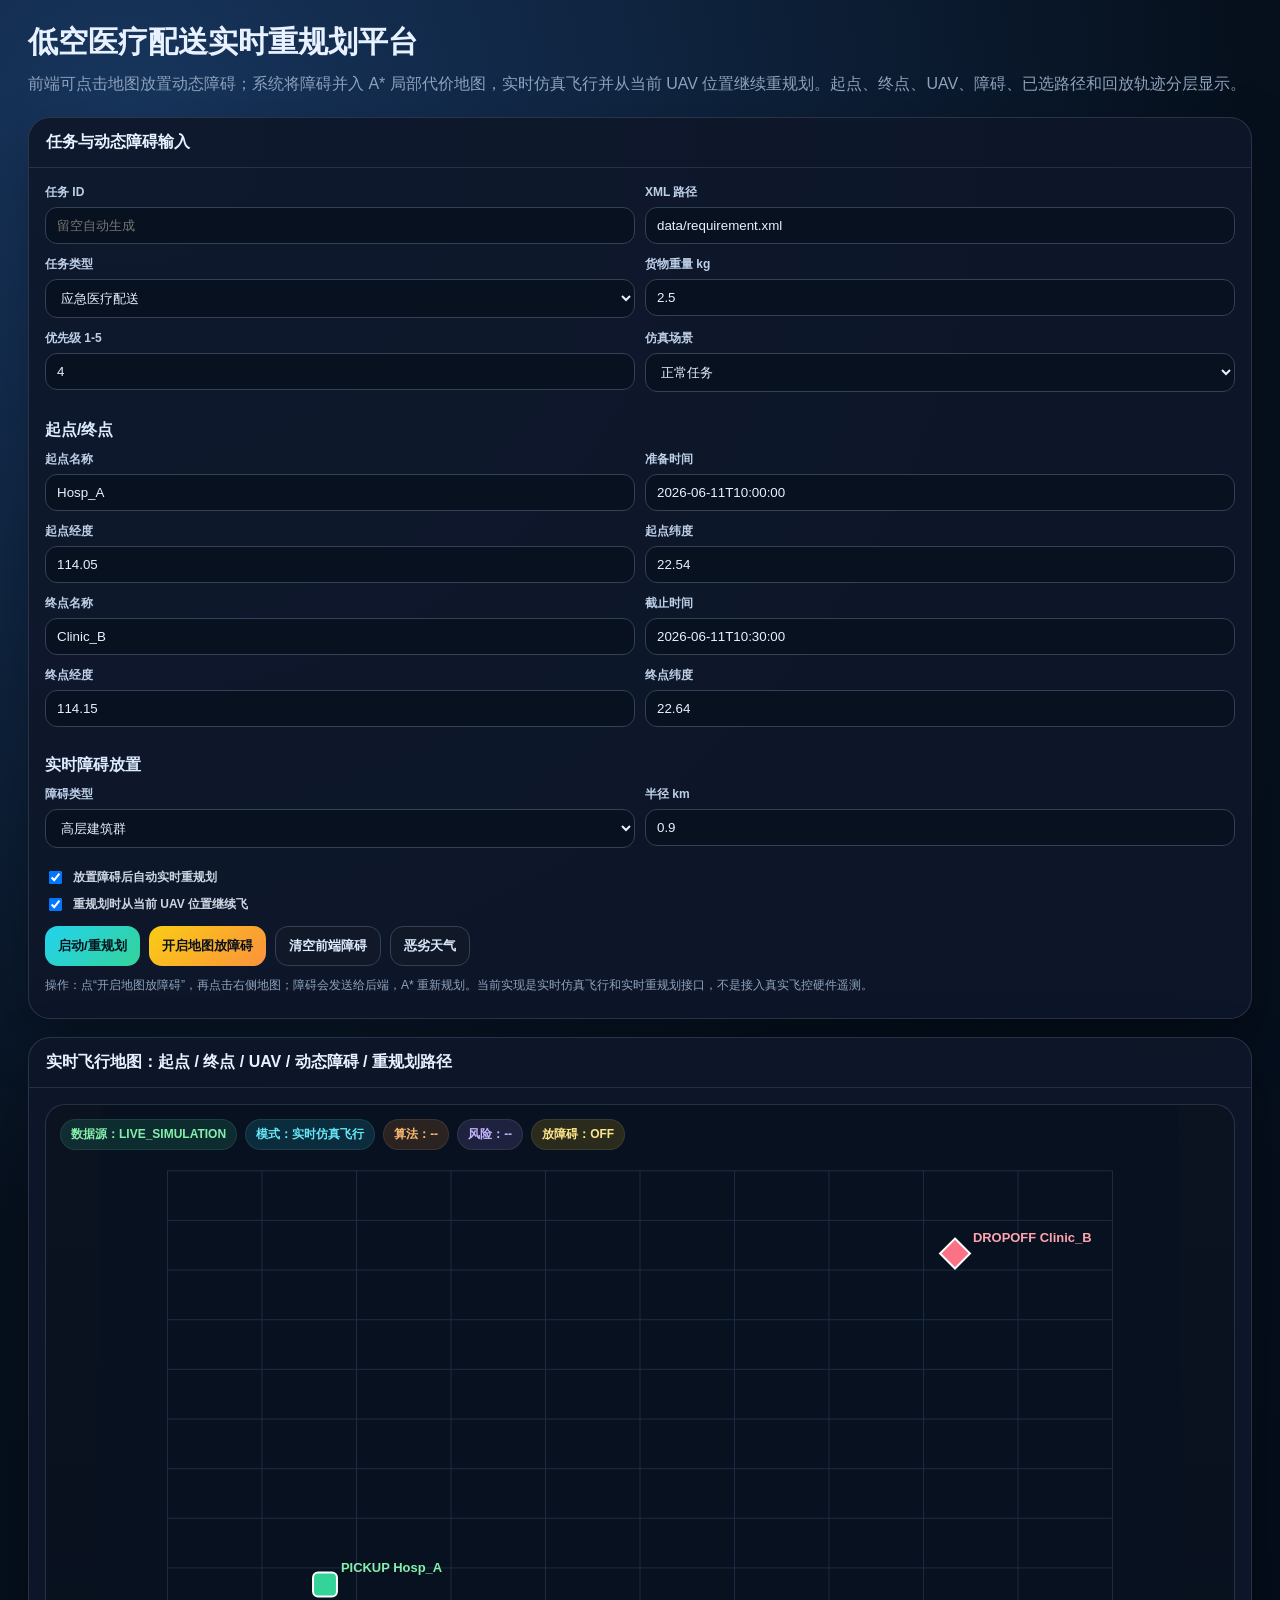
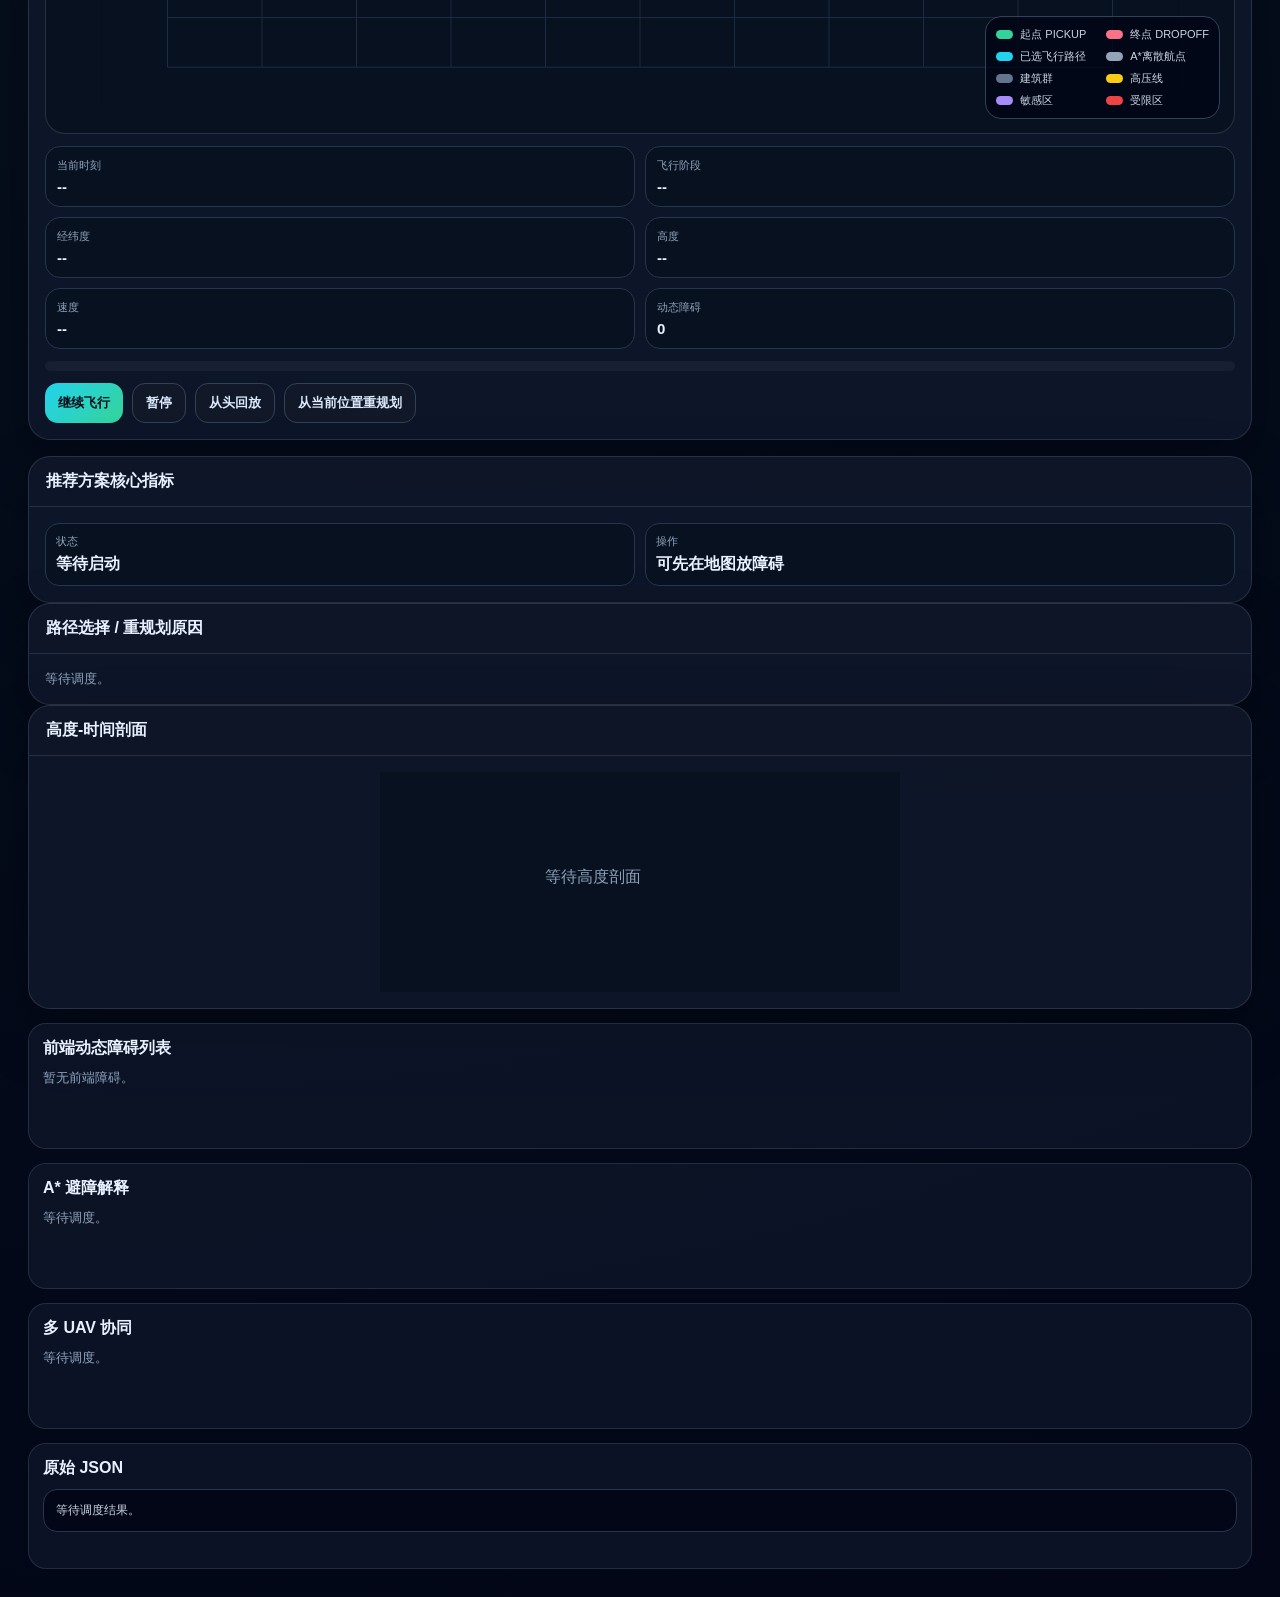
==== commit 53a290d4: "redesign frontend for realtime UAV replanning and obstacle placement" ====
--- a/agent_code-master/frontend/index_enhanced.html
+++ b/agent_code-master/frontend/index_enhanced.html
@@ -3,98 +3,77 @@
 <head>
 <meta charset="utf-8">
 <meta name="viewport" content="width=device-width,initial-scale=1">
-<title>低空医疗配送增强算法调度平台</title>
+<title>低空医疗配送实时重规划平台</title>
 <style>
-:root{--bg:#06101f;--panel:#0f172a;--panel2:#111c31;--line:#26364f;--text:#e5edf8;--muted:#91a4bd;--blue:#38bdf8;--green:#34d399;--orange:#fb923c;--red:#f87171;--purple:#a78bfa;--yellow:#facc15}*{box-sizing:border-box}body{margin:0;background:radial-gradient(circle at 16% 8%,#17345b 0,#07111f 36%,#040815 100%);color:var(--text);font-family:-apple-system,BlinkMacSystemFont,"Segoe UI","Microsoft YaHei",Arial,sans-serif}header{padding:24px 28px 10px;max-width:1760px;margin:auto}h1{margin:0;font-size:30px}.sub{color:var(--muted);margin-top:8px}.wrap{max-width:1760px;margin:auto;padding:12px 28px 28px;display:grid;grid-template-columns:390px 1fr;gap:18px}.card{background:rgba(15,23,42,.9);border:1px solid rgba(148,163,184,.22);border-radius:22px;box-shadow:0 24px 60px rgba(0,0,0,.28);overflow:hidden}.hd{padding:15px 18px;border-bottom:1px solid rgba(148,163,184,.18);font-weight:900;background:rgba(15,23,42,.72)}.bd{padding:16px}.row{display:grid;grid-template-columns:1fr 1fr;gap:10px}.f{margin-bottom:12px}label{display:block;color:#b6c4d7;font-size:12px;font-weight:800;margin-bottom:6px}input,select,textarea{width:100%;background:#0b1220;color:var(--text);border:1px solid #334155;border-radius:12px;padding:10px 11px;outline:none;font-family:inherit}input:focus,select:focus,textarea:focus{border-color:var(--blue);box-shadow:0 0 0 3px rgba(56,189,248,.12)}.sec{font-weight:900;margin:16px 0 10px;color:#dbeafe}.btns{display:flex;gap:10px;flex-wrap:wrap;margin-top:12px}button{border:0;border-radius:13px;padding:10px 14px;font-weight:900;cursor:pointer;color:#06101e}.primary{background:linear-gradient(135deg,#38bdf8,#34d399)}.ghost{background:#111827;color:#dbeafe;border:1px solid #334155}.hint{color:var(--muted);font-size:12px;line-height:1.6}.toast{margin-top:10px;color:#fca5a5}.dash{display:grid;grid-template-columns:1.35fr .65fr;gap:16px}.map{height:590px;border-radius:18px;border:1px solid rgba(148,163,184,.22);background:#0b1220;position:relative;overflow:hidden}.badgebar{position:absolute;left:14px;top:14px;display:flex;gap:8px;flex-wrap:wrap;z-index:2}.tag{display:inline-flex;align-items:center;gap:5px;border-radius:999px;padding:6px 10px;font-size:12px;font-weight:900;border:1px solid rgba(255,255,255,.08);background:#111827;color:#dbeafe}.blue{background:rgba(56,189,248,.14);color:#7dd3fc}.green{background:rgba(52,211,153,.14);color:#86efac}.orange{background:rgba(251,146,60,.16);color:#fdba74}.red{background:rgba(248,113,113,.14);color:#fca5a5}.purple{background:rgba(167,139,250,.15);color:#c4b5fd}.yellow{background:rgba(250,204,21,.14);color:#fde68a}svg{width:100%;height:100%;display:block}.legend{position:absolute;right:14px;bottom:14px;background:rgba(5,9,20,.78);border:1px solid #334155;border-radius:14px;padding:10px;z-index:2;display:grid;grid-template-columns:1fr 1fr;gap:6px;font-size:11px;color:#cbd5e1}.lg{display:flex;align-items:center;gap:6px}.sw{width:16px;height:8px;border-radius:8px;display:inline-block}.metrics{display:grid;grid-template-columns:repeat(6,1fr);gap:10px;margin-top:12px}.metric{background:#0b1220;border:1px solid #26364f;border-radius:15px;padding:12px}.metric small{display:block;color:var(--muted);font-size:11px}.metric b{display:block;margin-top:5px;font-size:15px}.bar{height:10px;background:#172033;border-radius:999px;overflow:hidden;margin-top:12px}.bar span{display:block;height:100%;width:0;background:linear-gradient(90deg,#38bdf8,#34d399,#facc15);transition:.2s}.panels{display:grid;grid-template-columns:repeat(2,minmax(0,1fr));gap:14px;margin-top:14px}.panel{background:rgba(15,23,42,.76);border:1px solid rgba(148,163,184,.18);border-radius:18px;padding:14px;min-height:120px}.panel h3{margin:0 0 10px;font-size:16px}.kv{display:grid;grid-template-columns:155px 1fr;gap:8px;font-size:13px;line-height:1.55}.kv div:nth-child(odd){color:var(--muted)}.candidate{background:#0b1220;border:1px solid #26364f;border-radius:16px;padding:12px;margin-bottom:10px}.candidate.best{border-color:rgba(52,211,153,.75);background:linear-gradient(135deg,rgba(52,211,153,.14),rgba(15,23,42,.8))}.candidate h4{margin:0 0 8px}.chips{display:flex;gap:7px;flex-wrap:wrap;margin-top:8px}.chip{font-size:11px;border-radius:999px;padding:4px 8px;background:#111827;color:#cbd5e1;border:1px solid #334155}.timeline{display:flex;flex-direction:column;gap:8px}.step{border-left:3px solid #38bdf8;padding:8px 10px;background:#0b1220;border-radius:10px}.step b{font-size:13px}.step p{margin:5px 0 0;color:var(--muted);font-size:12px;line-height:1.5}.table{width:100%;border-collapse:collapse;font-size:12px}.table th,.table td{border-bottom:1px solid #26364f;padding:7px;text-align:left}.table th{color:#93c5fd}.json{white-space:pre-wrap;word-break:break-word;background:#050914;border:1px solid #26364f;border-radius:14px;padding:12px;max-height:320px;overflow:auto;font-size:12px;color:#cbd5e1}.mono{font-family:ui-monospace,SFMono-Regular,Menlo,Consolas,"Liberation Mono",monospace}.empty{color:var(--muted);font-size:13px}.rightStack{display:grid;grid-template-columns:1fr;gap:14px}.miniGrid{display:grid;grid-template-columns:repeat(3,1fr);gap:10px}.mini{background:#0b1220;border:1px solid #26364f;border-radius:14px;padding:10px}.mini small{display:block;color:var(--muted)}.mini b{display:block;margin-top:5px}.node{background:#0b1220;border:1px solid #26364f;border-radius:12px;padding:9px;margin-bottom:8px}.node b{color:#bfdbfe}.node p{margin:4px 0 0;color:#94a3b8;font-size:12px}@media(max-width:1280px){.wrap,.dash,.panels{grid-template-columns:1fr}.metrics{grid-template-columns:repeat(2,1fr)}.miniGrid{grid-template-columns:1fr}}
+:root{--bg:#06101d;--panel:#0f172a;--card:#111827;--line:#273852;--text:#e8f1ff;--muted:#8fa3bd;--cyan:#22d3ee;--green:#34d399;--red:#fb7185;--yellow:#facc15;--purple:#a78bfa;--orange:#fb923c;--slate:#64748b}*{box-sizing:border-box}body{margin:0;background:radial-gradient(circle at 10% 4%,#17355d 0,#06101d 34%,#020617 100%);color:var(--text);font-family:-apple-system,BlinkMacSystemFont,"Segoe UI","Microsoft YaHei",Arial,sans-serif}header{max-width:1780px;margin:auto;padding:22px 28px 8px}h1{font-size:30px;margin:0}.sub{color:var(--muted);margin-top:8px;line-height:1.6}.wrap{max-width:1780px;margin:auto;padding:12px 28px 28px;display:grid;grid-template-columns:392px 1fr;gap:18px}.card{background:rgba(15,23,42,.92);border:1px solid rgba(148,163,184,.2);border-radius:22px;box-shadow:0 24px 60px rgba(0,0,0,.28);overflow:hidden}.hd{padding:14px 17px;border-bottom:1px solid rgba(148,163,184,.18);font-weight:900}.bd{padding:16px}.row{display:grid;grid-template-columns:1fr 1fr;gap:10px}.f{margin-bottom:12px}label{display:block;font-size:12px;font-weight:800;color:#bdd0e8;margin-bottom:6px}input,select{width:100%;background:#08111f;color:var(--text);border:1px solid #334155;border-radius:12px;padding:10px 11px;outline:0}input:focus,select:focus{border-color:var(--cyan);box-shadow:0 0 0 3px rgba(34,211,238,.12)}.sec{margin:16px 0 10px;font-weight:900;color:#dbeafe}.btns{display:flex;flex-wrap:wrap;gap:9px;margin-top:12px}button{border:0;border-radius:13px;padding:10px 13px;font-weight:900;cursor:pointer;color:#06101d}.primary{background:linear-gradient(135deg,#22d3ee,#34d399)}.ghost{background:#111827;color:#dbeafe;border:1px solid #334155}.warn{background:linear-gradient(135deg,#facc15,#fb923c)}.danger{background:linear-gradient(135deg,#fb7185,#fb923c)}.toggle{display:flex;align-items:center;gap:8px;color:#cbd5e1;font-size:12px;margin-top:8px}.toggle input{width:auto}.hint{font-size:12px;color:var(--muted);line-height:1.55}.toast{margin-top:8px;color:#fca5a5}.dash{display:grid;grid-template-columns:1.45fr .55fr;gap:16px}.mapCard{min-height:760px}.map{height:630px;border-radius:20px;border:1px solid rgba(148,163,184,.22);background:linear-gradient(180deg,#0b1220,#08111f);position:relative;overflow:hidden}.badgebar{position:absolute;left:14px;top:14px;display:flex;gap:8px;flex-wrap:wrap;z-index:4}.tag{display:inline-flex;align-items:center;gap:5px;border-radius:999px;padding:6px 10px;font-size:12px;font-weight:900;border:1px solid rgba(255,255,255,.08);background:#111827}.cyan{color:#67e8f9;background:rgba(34,211,238,.14)}.green{color:#86efac;background:rgba(52,211,153,.14)}.yellow{color:#fde68a;background:rgba(250,204,21,.14)}.purple{color:#c4b5fd;background:rgba(167,139,250,.14)}.red{color:#fda4af;background:rgba(251,113,133,.14)}.orange{color:#fdba74;background:rgba(251,146,60,.14)}svg{width:100%;height:100%;display:block}.legend{position:absolute;right:14px;bottom:14px;z-index:4;background:rgba(2,6,23,.82);border:1px solid #334155;border-radius:16px;padding:10px;display:grid;grid-template-columns:1fr 1fr;gap:7px;font-size:11px}.lg{display:flex;align-items:center;gap:7px;color:#cbd5e1}.sw{width:17px;height:9px;border-radius:8px;display:inline-block}.livebar{display:grid;grid-template-columns:repeat(6,1fr);gap:10px;margin-top:12px}.metric{background:#08111f;border:1px solid #26364f;border-radius:15px;padding:11px}.metric small{display:block;color:var(--muted);font-size:11px}.metric b{display:block;margin-top:5px;font-size:15px}.progress{height:10px;background:#172033;border-radius:99px;overflow:hidden;margin-top:12px}.progress span{display:block;height:100%;width:0;background:linear-gradient(90deg,#22d3ee,#34d399,#facc15)}.panels{display:grid;grid-template-columns:repeat(2,minmax(0,1fr));gap:14px;margin-top:14px}.panel{background:rgba(15,23,42,.78);border:1px solid rgba(148,163,184,.18);border-radius:18px;padding:14px;min-height:126px}.panel h3{margin:0 0 10px;font-size:16px}.miniGrid{display:grid;grid-template-columns:repeat(2,1fr);gap:10px}.mini{background:#08111f;border:1px solid #26364f;border-radius:14px;padding:10px}.mini small{display:block;color:var(--muted);font-size:11px}.mini b{display:block;margin-top:5px}.table{width:100%;border-collapse:collapse;font-size:12px}.table th,.table td{border-bottom:1px solid #26364f;padding:7px;text-align:left}.table th{color:#93c5fd}.chips{display:flex;flex-wrap:wrap;gap:7px}.chip{font-size:11px;border-radius:999px;padding:4px 8px;background:#0b1220;border:1px solid #334155;color:#cbd5e1}.step{border-left:3px solid var(--cyan);background:#08111f;border-radius:10px;padding:8px 10px;margin-bottom:8px}.step b{font-size:13px}.step p{margin:5px 0 0;color:var(--muted);font-size:12px;line-height:1.5}.json{white-space:pre-wrap;word-break:break-word;background:#020617;border:1px solid #26364f;border-radius:14px;padding:12px;max-height:300px;overflow:auto;font-size:12px;color:#cbd5e1}.empty{color:var(--muted);font-size:13px}.mono{font-family:ui-monospace,SFMono-Regular,Menlo,Consolas,monospace}@keyframes pulse{0%{opacity:.2;transform:scale(.88)}50%{opacity:.55;transform:scale(1.1)}100%{opacity:.2;transform:scale(.88)}}@media(max-width:1280px){.wrap,.dash,.panels{grid-template-columns:1fr}.livebar{grid-template-columns:repeat(2,1fr)}}
 </style>
 </head>
 <body>
-<header>
-<h1>低空医疗配送增强算法调度平台</h1>
-<div class="sub">A* 三维航路、三类障碍显式避让、Minimum Snap-like 平滑、多 UAV 协同、高度-时间剖面与 ROS 节点结构。</div>
-</header>
+<header><h1>低空医疗配送实时重规划平台</h1><div class="sub">前端可点击地图放置动态障碍；系统将障碍并入 A* 局部代价地图，实时仿真飞行并从当前 UAV 位置继续重规划。起点、终点、UAV、障碍、已选路径和回放轨迹分层显示。</div></header>
 <main class="wrap">
-<section class="card">
-<div class="hd">任务输入</div><div class="bd">
+<section class="card"><div class="hd">任务与动态障碍输入</div><div class="bd">
 <div class="row"><div class="f"><label>任务 ID</label><input id="taskId" placeholder="留空自动生成"></div><div class="f"><label>XML 路径</label><input id="xmlPath" value="data/requirement.xml"></div></div>
-<div class="row"><div class="f"><label>任务类型</label><select id="missionType"><option value="emergency_medical">应急医疗配送</option><option value="emergency_supply">应急物资配送</option><option value="standard_delivery">普通低空配送</option></select></div><div class="f"><label>货物重量 kg</label><input id="cargoWeight" type="number" value="2.5" step="0.1"></div></div>
-<div class="row"><div class="f"><label>优先级 1-5</label><input id="priority" type="number" value="4"></div><div class="f"><label>仿真场景</label><select id="scenario"><option value="normal">正常任务</option><option value="bad_weather">恶劣天气</option><option value="airspace_restricted">临时受限空域</option><option value="no_available_uav_once">无人机短时不可用</option><option value="no_available_uav">持续无可用无人机</option><option value="dock_congested">机巢拥堵</option></select></div></div>
-<div class="sec">取货点</div>
-<div class="row"><div class="f"><label>名称</label><input id="pickupId" value="Hosp_A"></div><div class="f"><label>准备时间</label><input id="pickupReady" value="2026-06-11T10:00:00"></div></div>
-<div class="row"><div class="f"><label>经度</label><input id="pickupLon" type="number" step="0.000001" value="114.05"></div><div class="f"><label>纬度</label><input id="pickupLat" type="number" step="0.000001" value="22.54"></div></div>
-<div class="sec">配送点</div>
-<div class="row"><div class="f"><label>名称</label><input id="dropoffId" value="Clinic_B"></div><div class="f"><label>截止时间</label><input id="dropoffDeadline" value="2026-06-11T10:30:00"></div></div>
-<div class="row"><div class="f"><label>经度</label><input id="dropoffLon" type="number" step="0.000001" value="114.15"></div><div class="f"><label>纬度</label><input id="dropoffLat" type="number" step="0.000001" value="22.64"></div></div>
-<div class="sec">环境约束</div>
-<div class="row"><div class="f"><label>最大风速 m/s</label><input id="maxWind" type="number" value="10"></div><div class="f"><label>最大降水 mm/h</label><input id="maxRain" type="number" value="5"></div></div>
-<div class="row"><div class="f"><label>最低能见度 km</label><input id="minVisibility" type="number" value="2"></div><div class="f"><label>最大高度 m</label><input id="maxAltitude" type="number" value="120"></div></div>
-<div class="btns"><button class="primary" id="runBtn" onclick="submitTask()">调用增强算法调度</button><button class="ghost" onclick="loadDemo('bad_weather')">恶劣天气演示</button><button class="ghost" onclick="loadDemo('airspace_restricted')">受限空域演示</button></div>
-<div id="err" class="toast"></div>
-<div class="hint" style="margin-top:12px">初始状态不再自动 PREVIEW。点击调度后才展示真实 A* / 平滑 / 多机协同结果。</div>
+<div class="row"><div class="f"><label>任务类型</label><select id="missionType"><option value="emergency_medical">应急医疗配送</option><option value="emergency_supply">应急物资配送</option></select></div><div class="f"><label>货物重量 kg</label><input id="cargoWeight" type="number" value="2.5" step="0.1"></div></div>
+<div class="row"><div class="f"><label>优先级 1-5</label><input id="priority" type="number" value="4"></div><div class="f"><label>仿真场景</label><select id="scenario"><option value="normal">正常任务</option><option value="bad_weather">恶劣天气</option><option value="airspace_restricted">临时受限空域</option><option value="dock_congested">机巢拥堵</option></select></div></div>
+<div class="sec">起点/终点</div>
+<div class="row"><div class="f"><label>起点名称</label><input id="pickupId" value="Hosp_A"></div><div class="f"><label>准备时间</label><input id="pickupReady" value="2026-06-11T10:00:00"></div></div>
+<div class="row"><div class="f"><label>起点经度</label><input id="pickupLon" type="number" step="0.000001" value="114.05"></div><div class="f"><label>起点纬度</label><input id="pickupLat" type="number" step="0.000001" value="22.54"></div></div>
+<div class="row"><div class="f"><label>终点名称</label><input id="dropoffId" value="Clinic_B"></div><div class="f"><label>截止时间</label><input id="dropoffDeadline" value="2026-06-11T10:30:00"></div></div>
+<div class="row"><div class="f"><label>终点经度</label><input id="dropoffLon" type="number" step="0.000001" value="114.15"></div><div class="f"><label>终点纬度</label><input id="dropoffLat" type="number" step="0.000001" value="22.64"></div></div>
+<div class="sec">实时障碍放置</div>
+<div class="row"><div class="f"><label>障碍类型</label><select id="obsType"><option value="building">高层建筑群</option><option value="powerline">高压线走廊</option><option value="sensitive">人口密集敏感区</option><option value="restricted">临时受限区域</option><option value="weather">恶劣天气单元</option></select></div><div class="f"><label>半径 km</label><input id="obsRadius" type="number" value="0.9" step="0.1"></div></div>
+<label class="toggle"><input type="checkbox" id="autoReplan" checked> 放置障碍后自动实时重规划</label>
+<label class="toggle"><input type="checkbox" id="fromCurrent" checked> 重规划时从当前 UAV 位置继续飞</label>
+<div class="btns"><button class="primary" onclick="submitTask(false)">启动/重规划</button><button class="warn" id="placeBtn" onclick="togglePlacement()">开启地图放障碍</button><button class="ghost" onclick="clearObstacles()">清空前端障碍</button><button class="ghost" onclick="loadDemo('bad_weather')">恶劣天气</button></div>
+<div class="hint" style="margin-top:10px">操作：点“开启地图放障碍”，再点击右侧地图；障碍会发送给后端，A* 重新规划。当前实现是实时仿真飞行和实时重规划接口，不是接入真实飞控硬件遥测。</div><div id="err" class="toast"></div>
 </div></section>
 <section>
 <div class="dash">
-<div class="card"><div class="hd">A* 离散航点 / 平滑轨迹 / 多 UAV 动态地图</div><div class="bd">
-<div class="map"><div class="badgebar"><span id="mode" class="tag blue">执行方式：等待任务</span><span id="algo" class="tag orange">算法：--</span><span id="family" class="tag purple">增强族：--</span><span id="risk" class="tag green">风险：--</span></div><svg id="svg" viewBox="0 0 1080 590"></svg><div class="legend"><div class="lg"><span class="sw" style="background:#64748b"></span>高层建筑群</div><div class="lg"><span class="sw" style="background:#facc15"></span>高压线走廊</div><div class="lg"><span class="sw" style="background:#a78bfa"></span>人口敏感区</div><div class="lg"><span class="sw" style="background:#ef4444"></span>受限空域</div><div class="lg"><span class="sw" style="background:#38bdf8"></span>A* 离散航点</div><div class="lg"><span class="sw" style="background:#34d399"></span>平滑可飞轨迹</div></div></div>
-<div class="metrics"><div class="metric"><small>经度</small><b id="lon">--</b></div><div class="metric"><small>纬度</small><b id="lat">--</b></div><div class="metric"><small>高度</small><b id="alt">--</b></div><div class="metric"><small>速度</small><b id="spd">--</b></div><div class="metric"><small>电量</small><b id="bat">--</b></div><div class="metric"><small>阶段</small><b id="phase">--</b></div></div>
-<div class="bar"><span id="bar"></span></div><div class="btns"><button class="primary" onclick="play()">开始回放</button><button class="ghost" onclick="pause()">暂停</button><button class="ghost" onclick="restart()">重放</button></div>
+<div class="card mapCard"><div class="hd">实时飞行地图：起点 / 终点 / UAV / 动态障碍 / 重规划路径</div><div class="bd">
+<div class="map"><div class="badgebar"><span id="sourceBadge" class="tag green">数据源：LIVE_SIMULATION</span><span id="modeBadge" class="tag cyan">模式：实时仿真飞行</span><span id="algo" class="tag orange">算法：--</span><span id="risk" class="tag purple">风险：--</span><span id="placeState" class="tag yellow">放障碍：OFF</span></div><svg id="mapSvg" viewBox="0 0 1080 630"></svg><div class="legend"><div class="lg"><span class="sw" style="background:#34d399"></span>起点 PICKUP</div><div class="lg"><span class="sw" style="background:#fb7185"></span>终点 DROPOFF</div><div class="lg"><span class="sw" style="background:#22d3ee"></span>已选飞行路径</div><div class="lg"><span class="sw" style="background:#94a3b8"></span>A*离散航点</div><div class="lg"><span class="sw" style="background:#64748b"></span>建筑群</div><div class="lg"><span class="sw" style="background:#facc15"></span>高压线</div><div class="lg"><span class="sw" style="background:#a78bfa"></span>敏感区</div><div class="lg"><span class="sw" style="background:#ef4444"></span>受限区</div></div></div>
+<div class="livebar"><div class="metric"><small>当前时刻</small><b id="timeNow">--</b></div><div class="metric"><small>飞行阶段</small><b id="phase">--</b></div><div class="metric"><small>经纬度</small><b id="pos">--</b></div><div class="metric"><small>高度</small><b id="alt">--</b></div><div class="metric"><small>速度</small><b id="speed">--</b></div><div class="metric"><small>动态障碍</small><b id="obsCount">0</b></div></div>
+<div class="progress"><span id="progress"></span></div><div class="btns"><button class="primary" onclick="play()">继续飞行</button><button class="ghost" onclick="pause()">暂停</button><button class="ghost" onclick="restart()">从头回放</button><button class="ghost" onclick="submitTask(true)">从当前位置重规划</button></div>
 </div></div>
-<div class="rightStack">
-<div class="card"><div class="hd">推荐方案核心指标</div><div class="bd"><div id="overview" class="miniGrid"></div></div></div>
-<div class="card"><div class="hd">Planner Trace / 约束摘要</div><div class="bd"><div id="planner" class="kv empty">等待真实调度结果。</div></div></div>
-<div class="card"><div class="hd">高度-时间剖面</div><div class="bd"><svg id="heightSvg" viewBox="0 0 520 220" style="height:220px"></svg></div></div>
+<div class="rightStack"><div class="card"><div class="hd">推荐方案核心指标</div><div class="bd"><div id="overview" class="miniGrid"></div></div></div><div class="card"><div class="hd">路径选择 / 重规划原因</div><div class="bd"><div id="routeSelection" class="empty">等待调度。</div></div></div><div class="card"><div class="hd">高度-时间剖面</div><div class="bd"><svg id="heightSvg" viewBox="0 0 520 220" style="height:220px"></svg></div></div></div>
 </div>
-</div>
-<div class="panels">
-<div class="panel"><h3>三类障碍与 A* 避障解释</h3><div id="avoidance" class="empty">等待调度结果。</div></div>
-<div class="panel"><h3>候选方案对比</h3><div id="candidates" class="empty">等待调度结果。</div></div>
-<div class="panel"><h3>医疗时间窗候选走廊</h3><div id="corridors" class="empty">等待 TWA-MILP 增强输出。</div></div>
-<div class="panel"><h3>多 UAV 协同 / 编队避障</h3><div id="multiUav" class="empty">等待多 UAV 计划。</div></div>
-<div class="panel"><h3>UAV 分配评分</h3><div id="uavScores" class="empty">等待 CoordField 增强输出。</div></div>
-<div class="panel"><h3>ROS 风格节点结构</h3><div id="rosGraph" class="empty">等待调度结果。</div></div>
-<div class="panel"><h3>风险评估与候选得分</h3><div id="riskPanel" class="empty">等待风险评估。</div></div>
-<div class="panel"><h3>原始 JSON</h3><div id="raw" class="json">等待调度结果。</div></div>
-</div>
+<div class="panels"><div class="panel"><h3>前端动态障碍列表</h3><div id="userObsPanel" class="empty">暂无前端障碍。</div></div><div class="panel"><h3>A* 避障解释</h3><div id="avoidance" class="empty">等待调度。</div></div><div class="panel"><h3>多 UAV 协同</h3><div id="multiUav" class="empty">等待调度。</div></div><div class="panel"><h3>原始 JSON</h3><div id="raw" class="json">等待调度结果。</div></div></div>
 </section>
 </main>
 <script>
-const W=1080,H=590,pad=70;let data=null,telemetry=[],idx=0,timer=null,project=null,bestKey='',droneIds=[];
-function by(id){return document.getElementById(id)}function num(id){return Number(by(id).value)}function esc(s){return String(s??'').replace(/[&<>]/g,c=>({'&':'&amp;','<':'&lt;','>':'&gt;'}[c]))}
-function payload(){return{task_id:by('taskId').value.trim(),requirement_xml_path:by('xmlPath').value.trim()||'data/requirement.xml',mission_type:by('missionType').value,delivery_points:[{id:by('pickupId').value,lon:num('pickupLon'),lat:num('pickupLat'),role:'pickup',ready_time:by('pickupReady').value},{id:by('dropoffId').value,lon:num('dropoffLon'),lat:num('dropoffLat'),role:'dropoff',deadline:by('dropoffDeadline').value}],cargo_weight_kg:num('cargoWeight'),priority:num('priority'),environmental_constraints:{max_wind_speed_mps:num('maxWind'),max_precipitation_mm_h:num('maxRain'),minimum_visibility_km:num('minVisibility'),maximum_altitude_m:num('maxAltitude')},output_requirements:{format:'json',need_risk_assessment:true,need_orchestration_trace:true,need_llm_analysis:true},simulation_scenario:by('scenario').value}}
-function loadDemo(s){by('scenario').value=s;submitTask()}
-async function submitTask(){by('err').textContent='';by('runBtn').disabled=true;pause();try{const r=await fetch('/api/v1/task/submit',{method:'POST',headers:{'Content-Type':'application/json'},body:JSON.stringify(payload())});data=await r.json();if(!r.ok)throw new Error(JSON.stringify(data));render(data)}catch(e){by('err').textContent='请求失败：'+e.message}finally{by('runBtn').disabled=false}}
-function sol(){return data?.recommended_solution||data?.final_dispatch_solution||{}}
-function allCandidates(d){const arr=[...(d?.candidate_solutions||[])];if(d?.recommended_solution)arr.unshift(d.recommended_solution);const seen=new Set();return arr.filter(x=>{const k=key(x);if(seen.has(k))return false;seen.add(k);return x&&Object.keys(x).length})}
-function key(x){return String(x.subtask_id||x.algorithm_used||x.algorithm||'unknown')+'|'+String(x.algorithm_family||x.assigned_vehicle_type||'')}
-function mode(x){const t=String(x.operational_mode||x.assigned_vehicle_type||'');if(t.includes('ground'))return'地面兜底';if(t.includes('air_ground'))return'空地协同';if(t.includes('uav'))return'无人机';return'低空配送'}
-function alg(x){return x.algorithm_used||x.algorithm||x.algorithm_trace_name||'综合调度'}function family(x){return x.algorithm_family||x.planner_trace?.planner||'legacy'}function val(v,u){return v===undefined||v===null?'--':`${v}${u||''}`}
-function render(d){const s=sol();bestKey=key(s);telemetry=s.telemetry_stream||s.smoothed_trajectory||[];idx=0;by('mode').textContent='执行方式：'+mode(s);by('algo').textContent='算法：'+alg(s);by('family').textContent='增强族：'+family(s);const r=d.risk_assessment||{};by('risk').textContent='风险：'+(r.risk_level||'--')+' '+(r.risk_score??'');by('risk').className='tag '+((r.risk_level==='HIGH')?'red':(r.risk_level==='MEDIUM')?'orange':'green');renderOverview(s,d);renderPlanner(s);renderCandidates(d);renderCorridors(d);renderMultiUav(s);renderUavScores(d);renderRisk(d);renderAvoidance(s);renderRos(s);drawMap(d,s);drawHeightProfile(s);setFrame(0);by('raw').textContent=JSON.stringify(d,null,2);play()}
-function renderOverview(s,d){const items=[['任务状态',d.mission_status||'--'],['推荐算法',alg(s)],['算法族',family(s)],['固定模板',s.fixed_template_used?'是':'否'],['A*航点',s.raw_astar_waypoints?.length||0],['平滑样本',s.smoothed_trajectory?.length||0],['距离',val(s.flight_distance_km,' km')],['耗时',val(s.estimated_duration_mins,' min')],['能耗',val(s.estimated_energy_kj,' kJ')]];by('overview').innerHTML=items.map(([a,b])=>`<div class="mini"><small>${esc(a)}</small><b>${esc(b)}</b></div>`).join('')}
-function renderPlanner(s){const p=s.planner_trace||{},c=s.constraint_summary||{},tm=s.trajectory_metrics||{},sp=s.smoothing_profile||{};const items={planner:p.planner,grid_size:p.search_space?.grid_size?.join('×'),start_grid:p.search_space?.start_grid?.join(','),goal_grid:p.search_space?.goal_grid?.join(','),grid_path_length:p.grid_path_length,grid_cost:p.grid_cost,expanded_nodes:p.expanded_nodes,hard_cells:p.hard_blocked_cells,weighted_cells:p.weighted_risk_cells,route_nodes:c.route_node_count,payload_feasible:c.payload_feasible,battery_feasible:c.battery_feasible,smoothing:sp.method,smooth_samples:tm.sample_count,max_turn_angle:tm.max_turn_angle_deg};by('planner').innerHTML=Object.entries(items).filter(([_,v])=>v!==undefined&&v!==null).map(([k,v])=>`<div>${esc(k)}</div><div class="mono">${esc(v)}</div>`).join('')||'<span class="empty">暂无 planner_trace。</span>'}
-function renderCandidates(d){const list=allCandidates(d);by('candidates').innerHTML=list.length?list.map(x=>`<div class="candidate ${key(x)===bestKey?'best':''}"><h4>${key(x)===bestKey?'推荐方案':'候选方案'} · ${esc(alg(x))}</h4><div class="chips"><span class="chip">${esc(mode(x))}</span><span class="chip">${esc(family(x))}</span><span class="chip">${val(x.flight_distance_km,' km')}</span><span class="chip">${val(x.estimated_duration_mins,' min')}</span><span class="chip">${val(x.estimated_energy_kj,' kJ')}</span><span class="chip">A* ${x.raw_astar_waypoints?.length||0}</span><span class="chip">平滑 ${x.smoothed_trajectory?.length||0}</span><span class="chip">得分 ${x.solution_score??'--'}</span></div></div>`).join(''):'暂无候选方案'}
-function renderCorridors(d){const source=allCandidates(d).find(x=>(x.candidate_corridors||[]).length)||sol();const arr=source.candidate_corridors||[];by('corridors').innerHTML=arr.length?`<table class="table"><tr><th>走廊</th><th>耗时</th><th>能耗</th><th>时间窗</th><th>目标值</th><th>A*点数</th></tr>${arr.map(c=>`<tr><td>${esc(c.corridor_name)}</td><td>${c.duration_mins}</td><td>${c.energy_kj}</td><td>${c.time_window_met?'满足':'否'}</td><td>${c.objective_value}</td><td>${c.raw_astar_waypoints_count??'--'}</td></tr>`).join('')}</table>`:'当前推荐不是医疗时间窗候选，或后端未返回 candidate_corridors。'}
-function renderMultiUav(s){const m=s.multi_uav_plan||{};const u=m.uavs||[];by('multiUav').innerHTML=m.enabled?`<div class="hint">${esc(m.coordination_summary||'')}</div>${u.map(x=>`<div class="candidate"><h4 style="color:${x.color}">${esc(x.uav_id)} · ${esc(x.role)}</h4><div class="chips"><span class="chip">高度层 ${x.altitude_layer_m}m</span><span class="chip">延时 ${x.delay_seconds}s</span><span class="chip">${esc(x.assignment)}</span></div></div>`).join('')}${(m.conflict_resolution||[]).map(r=>`<div class="step"><b>${esc(r.type)}</b><p>${esc(r.description)} resolved=${r.resolved_conflicts}</p></div>`).join('')}`:'暂无多 UAV 协同，地面兜底或后端未返回 multi_uav_plan。'}
-function renderUavScores(d){const source=allCandidates(d).find(x=>(x.candidate_uav_scores||[]).length)||sol();const arr=source.candidate_uav_scores||[];by('uavScores').innerHTML=arr.length?`<table class="table"><tr><th>UAV</th><th>电量</th><th>载重余量</th><th>取货距离</th><th>分配分</th></tr>${arr.map(u=>`<tr><td>${esc(u.uav_id)}</td><td>${u.battery_percent}</td><td>${u.payload_margin_kg}</td><td>${u.pickup_distance_km}</td><td>${u.allocation_score}</td></tr>`).join('')}</table>`:'当前推荐不是 CoordField 分配，或后端未返回 candidate_uav_scores。'}
-function renderRisk(d){const r=d.risk_assessment||{},scores=r.candidate_scores||{};by('riskPanel').innerHTML=`<div class="kv"><div>风险等级</div><div>${esc(r.risk_level||'--')}</div><div>风险分</div><div>${r.risk_score??'--'}</div><div>推荐节点</div><div>${esc(r.recommended_subtask_id||'--')}</div><div>风险因子</div><div>${esc((r.risk_factors||[]).join(', ')||'无')}</div></div><div style="margin-top:10px">${Object.keys(scores).length?Object.entries(scores).map(([k,v])=>`<span class="chip">${esc(k)}: ${v}</span>`).join(' '):'<span class="empty">暂无候选得分</span>'}</div>`}
-function renderAvoidance(s){const obs=s.obstacle_zones||[],exp=s.obstacle_avoidance_explanation||[];by('avoidance').innerHTML=`${obs.length?`<table class="table"><tr><th>ID</th><th>类型</th><th>约束</th><th>避障模式</th></tr>${obs.map(o=>`<tr><td>${esc(o.id)}</td><td>${esc(o.display_type||o.kind)}</td><td>${o.is_hard_constraint?'硬约束':'软代价'}</td><td>${esc(o.avoidance_mode||'--')}</td></tr>`).join('')}</table>`:'<div class="empty">暂无障碍物。</div>'}<div style="margin-top:10px" class="timeline">${exp.map(e=>`<div class="step"><b>避障解释</b><p>${esc(e)}</p></div>`).join('')}</div>`}
-function renderRos(s){const g=s.ros_node_graph||{};by('rosGraph').innerHTML=(g.nodes||[]).length?(g.nodes||[]).map(n=>`<div class="node"><b>${esc(n.name)}</b><p>${esc(n.role)}</p></div>`).join('')+`<div class="chips">${(g.topics||[]).map(t=>`<span class="chip">${esc(t)}</span>`).join('')}</div>`:'暂无 ROS 节点结构。'}
-function collectPoints(s){let pts=[];(s.raw_astar_waypoints||[]).forEach(p=>pts.push(p));(s.smoothed_trajectory||[]).forEach(p=>pts.push(p));(s.route_polyline_geo||[]).forEach(p=>pts.push(p));(s.multi_uav_plan?.uavs||[]).forEach(u=>(u.trajectory||[]).forEach(p=>pts.push(p)));(s.obstacle_zones||[]).forEach(o=>{if(o.center_lon)pts.push({lon:+o.center_lon,lat:+o.center_lat});(o.polyline_geo||[]).forEach(p=>pts.push(p))});if(!pts.length)pts=[{lon:num('pickupLon'),lat:num('pickupLat')},{lon:num('dropoffLon'),lat:num('dropoffLat')}];return pts.filter(p=>p.lon!==undefined&&p.lat!==undefined)}
-function bounds(pts){const lons=pts.map(p=>+p.lon),lats=pts.map(p=>+p.lat);const lp=Math.max((Math.max(...lons)-Math.min(...lons))*.25,.015),ap=Math.max((Math.max(...lats)-Math.min(...lats))*.25,.015);return{minLon:Math.min(...lons)-lp,maxLon:Math.max(...lons)+lp,minLat:Math.min(...lats)-ap,maxLat:Math.max(...lats)+ap}}
-function makeProject(b){return p=>({x:pad+(+p.lon-b.minLon)/(b.maxLon-b.minLon)*(W-pad*2),y:H-pad-(+p.lat-b.minLat)/(b.maxLat-b.minLat)*(H-pad*2)})}
-function pathStr(arr){return arr.map(p=>`${project(p).x},${project(p).y}`).join(' ')}
-function drawMap(d,s){const svg=by('svg');project=makeProject(bounds(collectPoints(s)));droneIds=[];let html=`<defs><filter id="glow"><feGaussianBlur stdDeviation="3" result="b"/><feMerge><feMergeNode in="b"/><feMergeNode in="SourceGraphic"/></feMerge></filter></defs><rect width="1080" height="590" fill="#0b1220"/>`;for(let i=0;i<10;i++){html+=`<line x1="${pad+i*(W-2*pad)/9}" y1="${pad}" x2="${pad+i*(W-2*pad)/9}" y2="${H-pad}" stroke="#1f2e46"/><line x1="${pad}" y1="${pad+i*(H-2*pad)/9}" x2="${W-pad}" y2="${pad+i*(H-2*pad)/9}" stroke="#1f2e46"/>`}
-(s.obstacle_zones||[]).forEach(o=>{const color=o.display_color||'#94a3b8';if(o.kind==='linear_obstacle'&&o.polyline_geo?.length){const pts=o.polyline_geo.map(p=>project(p));html+=`<polyline points="${pts.map(p=>`${p.x},${p.y}`).join(' ')}" fill="none" stroke="${color}" stroke-width="6" stroke-dasharray="10 8" opacity=".8"/><polyline points="${pts.map(p=>`${p.x},${p.y+14}`).join(' ')}" fill="none" stroke="${color}" stroke-width="2" stroke-dasharray="8 8" opacity=".7"/>`;pts.forEach(p=>html+=`<path d="M${p.x-6},${p.y+18} L${p.x},${p.y-12} L${p.x+6},${p.y+18} Z" fill="none" stroke="${color}"/>`);html+=label(pts[Math.floor(pts.length/2)],o.id||'POWERLINE',color)}
-else if(o.center_lon){const c=project({lon:o.center_lon,lat:o.center_lat}),r=22+(o.radius_km||1)*9;if(o.kind==='building_cluster'){for(let k=0;k<5;k++){html+=`<rect x="${c.x-r/2+k*7}" y="${c.y-r/2-k*4}" width="${r*.42}" height="${r*.9}" fill="${color}" opacity=".35" stroke="${color}"/>`}}else{html+=`<circle cx="${c.x}" cy="${c.y}" r="${r}" fill="${color}" opacity=".16" stroke="${color}" stroke-width="2" stroke-dasharray="${o.is_hard_constraint?'0':'8 6'}"/>`}html+=label({x:c.x+r*.45,y:c.y-r*.45},o.id||o.kind,color)}})
-const raw=s.raw_astar_waypoints||[];if(raw.length){html+=`<polyline points="${pathStr(raw)}" fill="none" stroke="#38bdf8" stroke-width="3" stroke-dasharray="5 7" opacity=".95"/>`;raw.forEach((p,i)=>{if(i%2===0||i===raw.length-1){const q=project(p);html+=`<circle cx="${q.x}" cy="${q.y}" r="3" fill="#38bdf8"/>`}})}
-const smooth=s.smoothed_trajectory||s.route_polyline_geo||s.waypoints_3d||[];if(smooth.length)html+=`<polyline points="${pathStr(smooth)}" fill="none" stroke="#34d399" stroke-width="5" stroke-linecap="round" stroke-linejoin="round" filter="url(#glow)"/>`;
-(s.multi_uav_plan?.uavs||[]).forEach((u,ui)=>{const tr=u.trajectory||[];if(tr.length){html+=`<polyline points="${pathStr(tr)}" fill="none" stroke="${u.color||'#fff'}" stroke-width="${ui===0?4:2}" opacity="${ui===0?.9:.65}" stroke-dasharray="${ui===0?'0':'8 6'}"/>`;const id=safeId(u.uav_id);droneIds.push({id,u});html+=`<g id="drone-${id}"><circle cx="-20" cy="-20" r="8" fill="${u.color||'#fff'}" stroke="#fff" stroke-width="2"/><text x="-10" y="-12" fill="${u.color||'#fff'}" font-size="12">${esc(u.uav_id)}</text></g>`}})
-if(!droneIds.length&&smooth.length){droneIds.push({id:'single',u:{trajectory:smooth,color:'#fff',uav_id:s.uav_id||'UAV'}});html+=`<g id="drone-single"><circle cx="-20" cy="-20" r="8" fill="#fff" stroke="#38bdf8" stroke-width="3"/><text x="-10" y="-12" fill="#fff" font-size="12">${esc(s.uav_id||'UAV')}</text></g>`}svg.innerHTML=html}
-function label(p,t,c){return`<text x="${p.x+8}" y="${p.y-8}" fill="${c}" font-size="12" font-weight="800">${esc(t)}</text>`}function safeId(s){return String(s).replace(/[^a-zA-Z0-9_-]/g,'_')}
-function setFrame(i){const primary=telemetry||[];if(!primary.length){by('bar').style.width='0%';return}idx=Math.max(0,Math.min(i,primary.length-1));const t=primary[idx];by('lon').textContent=Number(t.lon).toFixed(6);by('lat').textContent=Number(t.lat).toFixed(6);by('alt').textContent=(t.altitude_m??0)+' m';by('spd').textContent=(t.speed_kmh??'--')+' km/h';by('bat').textContent=(t.battery_percent??'--')+'%';by('phase').textContent=t.phase||'--';by('bar').style.width=((idx+1)/primary.length*100)+'%';if(project){droneIds.forEach(({id,u})=>{const tr=u.trajectory||primary;const p=tr[Math.min(idx,tr.length-1)];const g=document.getElementById('drone-'+id);if(p&&g){const q=project(p);g.setAttribute('transform',`translate(${q.x},${q.y})`)}})}}
-function drawHeightProfile(s){const svg=by('heightSvg');const profile=s.multi_uav_plan?.height_time_profile||[];let html='<rect width="520" height="220" fill="#0b1220"/>';for(let i=0;i<6;i++){html+=`<line x1="45" y1="${20+i*32}" x2="500" y2="${20+i*32}" stroke="#1f2e46"/><line x1="${45+i*91}" y1="20" x2="${45+i*91}" y2="185" stroke="#1f2e46"/>`}if(!profile.length){svg.innerHTML=html+`<text x="165" y="110" fill="#94a3b8">暂无多 UAV 高度剖面</text>`;return}const maxT=Math.max(...profile.map(p=>+p.t_seconds),1),alts=profile.map(p=>+p.altitude_m),minA=Math.min(...alts)-5,maxA=Math.max(...alts)+5;const groups={};profile.forEach(p=>(groups[p.uav_id]=groups[p.uav_id]||[]).push(p));Object.entries(groups).forEach(([id,arr])=>{arr.sort((a,b)=>a.t_seconds-b.t_seconds);const color=arr[0].color||'#fff';const pts=arr.map(p=>`${45+p.t_seconds/maxT*455},${185-(p.altitude_m-minA)/(maxA-minA)*155}`).join(' ');html+=`<polyline points="${pts}" fill="none" stroke="${color}" stroke-width="3"/><text x="48" y="${185-(arr[0].altitude_m-minA)/(maxA-minA)*155-5}" fill="${color}" font-size="11">${esc(id)}</text>`});html+=`<text x="45" y="210" fill="#94a3b8" font-size="11">时间(s)</text><text x="5" y="24" fill="#94a3b8" font-size="11">高度(m)</text>`;svg.innerHTML=html}
-function play(){pause();if(!telemetry.length)return;timer=setInterval(()=>{setFrame(idx+1);if(idx>=telemetry.length-1)pause()},240)}function pause(){if(timer)clearInterval(timer);timer=null}function restart(){setFrame(0);play()}
-function emptyInitial(){by('overview').innerHTML='<div class="mini"><small>状态</small><b>等待任务提交</b></div><div class="mini"><small>提示</small><b>点击“调用增强算法调度”</b></div>';by('svg').innerHTML='<rect width="1080" height="590" fill="#0b1220"/><text x="390" y="285" fill="#94a3b8" font-size="20">等待真实调度结果，不再默认 PREVIEW</text>';by('heightSvg').innerHTML='<rect width="520" height="220" fill="#0b1220"/><text x="170" y="110" fill="#94a3b8">等待高度-时间剖面</text>'}
-emptyInitial();
+const W=1080,H=630,pad=66;let data=null,telemetry=[],idx=0,timer=null,placing=false,userObstacles=[],project=null,inverse=null,dronePlans=[],boundsNow=null;
+function by(id){return document.getElementById(id)}function num(id){return Number(by(id).value)}function esc(s){return String(s??'').replace(/[&<>]/g,c=>({'&':'&amp;','<':'&lt;','>':'&gt;'}[c]))}function f(v,d=0){const n=Number(v);return Number.isFinite(n)?n:d}
+function currentTelemetry(){return telemetry[Math.min(idx,Math.max(telemetry.length-1,0))]}function startPoint(){return{lon:num('pickupLon'),lat:num('pickupLat'),id:by('pickupId').value}}function endPoint(){return{lon:num('dropoffLon'),lat:num('dropoffLat'),id:by('dropoffId').value}}
+function deliveryPoints(live){const cur=currentTelemetry();const useCurrent=live&&by('fromCurrent').checked&&cur&&cur.lon;const p=useCurrent?{id:'UAV_CURRENT_POSITION',lon:+cur.lon,lat:+cur.lat,role:'pickup',ready_time:by('pickupReady').value}:{id:by('pickupId').value,lon:num('pickupLon'),lat:num('pickupLat'),role:'pickup',ready_time:by('pickupReady').value};return[p,{id:by('dropoffId').value,lon:num('dropoffLon'),lat:num('dropoffLat'),role:'dropoff',deadline:by('dropoffDeadline').value}]}
+function payload(live=false){return{task_id:by('taskId').value.trim(),requirement_xml_path:by('xmlPath').value.trim()||'data/requirement.xml',mission_type:by('missionType').value,delivery_points:deliveryPoints(live),cargo_weight_kg:num('cargoWeight'),priority:num('priority'),environmental_constraints:{max_wind_speed_mps:10,max_precipitation_mm_h:5,minimum_visibility_km:2,maximum_altitude_m:120,custom_obstacles:userObstacles},output_requirements:{format:'json',need_risk_assessment:true,need_orchestration_trace:true,need_llm_analysis:true},simulation_scenario:by('scenario').value}}
+async function submitTask(live=false){by('err').textContent='';pause();try{const r=await fetch('/api/v1/task/submit',{method:'POST',headers:{'Content-Type':'application/json'},body:JSON.stringify(payload(live))});data=await r.json();if(!r.ok)throw new Error(JSON.stringify(data));render(data)}catch(e){by('err').textContent='请求失败：'+e.message}}
+function loadDemo(s){by('scenario').value=s;submitTask(false)}function sol(){return data?.recommended_solution||data?.final_dispatch_solution||{}}
+function render(d){const s=sol();const primary=s.multi_uav_plan?.uavs?.[0]?.trajectory||s.telemetry_stream||s.smoothed_trajectory||[];telemetry=primary;idx=0;by('sourceBadge').textContent='数据源：'+(s.telemetry_source||'LIVE_SIMULATION');by('modeBadge').textContent='模式：实时仿真飞行';by('algo').textContent='算法：'+(s.algorithm_used||s.algorithm||'--');const r=d.risk_assessment||{};by('risk').textContent='风险：'+(r.risk_level||'--')+' '+(r.risk_score??'');renderOverview(s,d);renderRouteSelection(s,d);renderAvoidance(s);renderMultiUav(s);renderUserObs();drawMap(s);drawHeight(s);setFrame(0);by('raw').textContent=JSON.stringify(d,null,2);play()}
+function renderOverview(s,d){const items=[['任务状态',d.mission_status||'--'],['已选算法',s.algorithm_used||s.algorithm||'--'],['路径生成',s.route_generation_mode||'--'],['路径距离',val(s.flight_distance_km,' km')],['耗时',val(s.estimated_duration_mins,' min')],['能耗',val(s.estimated_energy_kj,' kJ')],['A*航点',s.raw_astar_waypoints?.length||0],['平滑样本',s.smoothed_trajectory?.length||0],['动态障碍',s.dynamic_obstacle_count??userObstacles.length],['重规划触发',s.replanning_trigger||'initial_plan']];by('overview').innerHTML=items.map(([a,b])=>`<div class="mini"><small>${esc(a)}</small><b>${esc(b)}</b></div>`).join('')}
+function renderRouteSelection(s,d){const corridors=s.candidate_corridors||[];const reason=s.replanning_explanation||`已选择 ${s.selected_corridor||s.algorithm_used||s.algorithm||'当前方案'}：满足时间窗，并综合距离、能耗、风险和障碍代价。`;let html='';if(corridors.length){html+=`<table class="table"><tr><th>候选</th><th>耗时</th><th>能耗</th><th>时间窗</th><th>目标值</th><th>结果</th></tr>${corridors.map(c=>`<tr><td>${esc(c.corridor_name)}</td><td>${c.duration_mins}</td><td>${c.energy_kj}</td><td>${c.time_window_met?'满足':'否'}</td><td>${c.objective_value}</td><td>${c.corridor_name===s.selected_corridor?'已选':'未选'}</td></tr>`).join('')}</table>`}html+=`<div class="step"><b>路径选择说明</b><p>${esc(reason)}</p></div>`;by('routeSelection').innerHTML=html}
+function renderAvoidance(s){const exp=s.obstacle_avoidance_explanation||[];by('avoidance').innerHTML=exp.length?exp.map(x=>`<div class="step"><b>A* 避障</b><p>${esc(x)}</p></div>`).join(''):'暂无避障解释。'}
+function renderMultiUav(s){const m=s.multi_uav_plan||{};by('multiUav').innerHTML=m.enabled?(m.uavs||[]).map(u=>`<div class="step"><b style="color:${u.color}">${esc(u.uav_id)} · ${esc(u.role)}</b><p>${esc(u.assignment)} 高度层 ${u.altitude_layer_m}m，延时 ${u.delay_seconds}s。</p></div>`).join(''):'暂无多 UAV 协同。'}
+function renderUserObs(){by('obsCount').textContent=userObstacles.length;by('userObsPanel').innerHTML=userObstacles.length?`<table class="table"><tr><th>ID</th><th>类型</th><th>半径</th><th>位置</th></tr>${userObstacles.map(o=>`<tr><td>${o.id}</td><td>${labelKind(o.kind)}</td><td>${o.radius_km}</td><td>${o.center_lon.toFixed(5)}, ${o.center_lat.toFixed(5)}</td></tr>`).join('')}</table>`:'暂无前端障碍。'}
+function val(v,u){return v===undefined||v===null?'--':`${v}${u||''}`}function labelKind(k){return{building:'建筑群',powerline:'高压线',sensitive:'敏感区',restricted:'受限区',weather:'天气单元'}[k]||k}
+function allPoints(s){let pts=[startPoint(),endPoint(),...userObstacles.map(o=>({lon:o.center_lon,lat:o.center_lat}))];['raw_astar_waypoints','smoothed_trajectory','route_polyline_geo','waypoints_3d'].forEach(k=>(s[k]||[]).forEach(p=>pts.push(p)));(s.obstacle_zones||[]).forEach(o=>{if(o.center_lon)pts.push({lon:o.center_lon,lat:o.center_lat});(o.polyline_geo||[]).forEach(p=>pts.push(p))});(s.multi_uav_plan?.uavs||[]).forEach(u=>(u.trajectory||[]).forEach(p=>pts.push(p)));return pts.filter(p=>p&&p.lon!==undefined&&p.lat!==undefined)}
+function computeBounds(pts){const lons=pts.map(p=>+p.lon),lats=pts.map(p=>+p.lat);const lp=Math.max((Math.max(...lons)-Math.min(...lons))*.25,.015),ap=Math.max((Math.max(...lats)-Math.min(...lats))*.25,.015);return{minLon:Math.min(...lons)-lp,maxLon:Math.max(...lons)+lp,minLat:Math.min(...lats)-ap,maxLat:Math.max(...lats)+ap}}
+function setupProjection(s){boundsNow=computeBounds(allPoints(s||{}));project=p=>({x:pad+(+p.lon-boundsNow.minLon)/(boundsNow.maxLon-boundsNow.minLon)*(W-pad*2),y:H-pad-(+p.lat-boundsNow.minLat)/(boundsNow.maxLat-boundsNow.minLat)*(H-pad*2)});inverse=(x,y)=>({lon:boundsNow.minLon+(x-pad)/(W-pad*2)*(boundsNow.maxLon-boundsNow.minLon),lat:boundsNow.minLat+(H-pad-y)/(H-pad*2)*(boundsNow.maxLat-boundsNow.minLat)})}
+function pstr(arr){return arr.map(p=>{const q=project(p);return`${q.x},${q.y}`}).join(' ')}
+function drawMap(s={}){setupProjection(s);dronePlans=[];let html=`<defs><filter id="glow"><feGaussianBlur stdDeviation="3" result="b"/><feMerge><feMergeNode in="b"/><feMergeNode in="SourceGraphic"/></feMerge></filter></defs><rect width="1080" height="630" fill="#08111f"/>`;for(let i=0;i<11;i++){html+=`<line x1="${pad+i*(W-2*pad)/10}" y1="${pad}" x2="${pad+i*(W-2*pad)/10}" y2="${H-pad}" stroke="#1d2d44"/><line x1="${pad}" y1="${pad+i*(H-2*pad)/10}" x2="${W-pad}" y2="${pad+i*(H-2*pad)/10}" stroke="#1d2d44"/>`}
+[...(s.obstacle_zones||[]),...userObstacles.map(o=>({...o,kind:mapFrontendKind(o.kind),source:'frontend'}))].forEach(o=>{html+=drawObstacle(o)});const raw=s.raw_astar_waypoints||[];if(raw.length)html+=`<polyline points="${pstr(raw)}" fill="none" stroke="#94a3b8" stroke-width="2" stroke-dasharray="4 7" opacity=".75"/>`;const smooth=s.smoothed_trajectory||s.route_polyline_geo||s.waypoints_3d||[];if(smooth.length)html+=`<polyline points="${pstr(smooth)}" fill="none" stroke="#22d3ee" stroke-width="6" stroke-linecap="round" stroke-linejoin="round" filter="url(#glow)"/>`;html+=pickupIcon(project(startPoint()),by('pickupId').value)+dropoffIcon(project(endPoint()),by('dropoffId').value);
+const plans=s.multi_uav_plan?.uavs||[];if(plans.length){plans.forEach((u,i)=>{if(u.trajectory?.length){html+=`<polyline points="${pstr(u.trajectory)}" fill="none" stroke="${u.color||'#fff'}" stroke-width="${i===0?4:2}" opacity="${i===0?.85:.45}" stroke-dasharray="${i===0?'0':'8 7'}"/>`;const id=safe(u.uav_id);dronePlans.push({id,u});html+=droneIcon(id,u.color||'#facc15',u.uav_id)}})}else if(smooth.length){dronePlans.push({id:'primary',u:{trajectory:smooth,color:'#facc15',uav_id:'UAV-LIVE'}});html+=droneIcon('primary','#facc15','UAV-LIVE')}by('mapSvg').innerHTML=html;setFrame(idx)}
+function mapFrontendKind(k){return{building:'building_cluster',powerline:'linear_obstacle',sensitive:'sensitive_area',restricted:'no_fly_zone',weather:'weather_cell'}[k]||k}
+function drawObstacle(o){const color={building_cluster:'#64748b',linear_obstacle:'#facc15',sensitive_area:'#a78bfa',no_fly_zone:'#ef4444',weather_cell:'#fb923c'}[o.kind]||'#94a3b8';let h='';if(o.kind==='linear_obstacle'&&o.polyline_geo?.length){const pts=o.polyline_geo.map(p=>project(p));h+=`<polyline points="${pts.map(p=>`${p.x},${p.y}`).join(' ')}" fill="none" stroke="${color}" stroke-width="7" stroke-dasharray="11 8" opacity=".78"/>`;pts.forEach(p=>h+=`<path d="M${p.x-7},${p.y+18} L${p.x},${p.y-14} L${p.x+7},${p.y+18} Z" fill="none" stroke="${color}"/>`);h+=txt(pts[0],o.id||'POWERLINE',color);return h}if(o.center_lon){const c=project({lon:o.center_lon,lat:o.center_lat}),r=24+(o.radius_km||.8)*10;if(o.kind==='building_cluster'){for(let k=0;k<6;k++)h+=`<rect x="${c.x-r/2+k*7}" y="${c.y-r/2-k*4}" width="${r*.42}" height="${r*.88}" fill="${color}" opacity=".35" stroke="${color}"/>`}else h+=`<circle cx="${c.x}" cy="${c.y}" r="${r}" fill="${color}" opacity=".16" stroke="${color}" stroke-width="2" stroke-dasharray="${o.kind==='no_fly_zone'?'0':'8 6'}"/>`;h+=txt({x:c.x+r*.42,y:c.y-r*.42},o.id||labelKind(o.frontend_kind||o.kind),color)}return h}
+function pickupIcon(p,name){return`<g><rect x="${p.x-12}" y="${p.y-12}" width="24" height="24" rx="5" fill="#34d399" stroke="#fff" stroke-width="2"/><text x="${p.x+16}" y="${p.y-12}" fill="#86efac" font-size="13" font-weight="900">PICKUP ${esc(name)}</text></g>`}
+function dropoffIcon(p,name){return`<g><path d="M${p.x},${p.y-15} L${p.x+15},${p.y} L${p.x},${p.y+15} L${p.x-15},${p.y} Z" fill="#fb7185" stroke="#fff" stroke-width="2"/><text x="${p.x+18}" y="${p.y-12}" fill="#fda4af" font-size="13" font-weight="900">DROPOFF ${esc(name)}</text></g>`}
+function droneIcon(id,color,label){return`<g id="drone-${id}"><circle class="pulse" cx="0" cy="0" r="22" fill="${color}" opacity=".18"><animate attributeName="r" values="16;25;16" dur="1.4s" repeatCount="indefinite"/></circle><path d="M0,-18 L13,15 L0,8 L-13,15 Z" fill="${color}" stroke="#fff" stroke-width="2"/><circle cx="0" cy="0" r="3" fill="#fff"/><text x="18" y="-14" fill="${color}" font-size="13" font-weight="900">${esc(label)}</text></g>`}
+function txt(p,t,c){return`<text x="${p.x+8}" y="${p.y-8}" fill="${c}" font-size="12" font-weight="900">${esc(t)}</text>`}function safe(s){return String(s).replace(/[^a-zA-Z0-9_-]/g,'_')}
+function heading(a,b){if(!a||!b)return 0;return Math.atan2((+b.lat)-(+a.lat),(+b.lon)-(+a.lon))*180/Math.PI+90}
+function setFrame(i){if(!telemetry.length){by('progress').style.width='0%';return}idx=Math.max(0,Math.min(i,telemetry.length-1));const t=telemetry[idx],prev=telemetry[Math.max(0,idx-1)],ang=heading(prev,t);by('timeNow').textContent='T+'+(t.t_seconds??idx)+'s';by('phase').textContent=t.phase||'fly';by('pos').textContent=(+t.lon).toFixed(5)+', '+(+t.lat).toFixed(5);by('alt').textContent=(t.altitude_m??'--')+' m';by('speed').textContent=(t.speed_kmh??50)+' km/h';by('obsCount').textContent=userObstacles.length;by('progress').style.width=((idx+1)/telemetry.length*100)+'%';dronePlans.forEach(({id,u})=>{const tr=u.trajectory||telemetry;const p=tr[Math.min(idx,tr.length-1)],pp=tr[Math.max(0,Math.min(idx-1,tr.length-1))];const g=document.getElementById('drone-'+id);if(g&&p){const q=project(p);g.setAttribute('transform',`translate(${q.x},${q.y}) rotate(${heading(pp,p)})`)}})}
+function play(){pause();if(!telemetry.length)return;timer=setInterval(()=>{setFrame(idx+1);if(idx>=telemetry.length-1)pause()},220)}function pause(){if(timer)clearInterval(timer);timer=null}function restart(){setFrame(0);play()}
+function togglePlacement(){placing=!placing;by('placeBtn').textContent=placing?'关闭地图放障碍':'开启地图放障碍';by('placeState').textContent='放障碍：'+(placing?'ON':'OFF');by('placeState').className='tag '+(placing?'red':'yellow')}
+function clearObstacles(){userObstacles=[];renderUserObs();drawMap(sol())}
+by('mapSvg').addEventListener('click',e=>{if(!placing||!inverse)return;const rect=by('mapSvg').getBoundingClientRect();const x=(e.clientX-rect.left)/rect.width*W,y=(e.clientY-rect.top)/rect.height*H;if(x<pad||x>W-pad||y<pad||y>H-pad)return;const geo=inverse(x,y),kind=by('obsType').value;userObstacles.push({id:'USER_OBS_'+String(userObstacles.length+1).padStart(3,'0'),kind,center_lon:+geo.lon,center_lat:+geo.lat,radius_km:num('obsRadius'),name:labelKind(kind)});renderUserObs();drawMap(sol());if(by('autoReplan').checked)submitTask(true)});
+function drawHeight(s){const svg=by('heightSvg'),profile=s.multi_uav_plan?.height_time_profile||[];let html='<rect width="520" height="220" fill="#08111f"/>';for(let i=0;i<6;i++){html+=`<line x1="45" y1="${20+i*32}" x2="500" y2="${20+i*32}" stroke="#1d2d44"/>`}if(!profile.length){svg.innerHTML=html+`<text x="165" y="110" fill="#8fa3bd">暂无高度剖面</text>`;return}const maxT=Math.max(...profile.map(p=>+p.t_seconds),1),alts=profile.map(p=>+p.altitude_m),minA=Math.min(...alts)-5,maxA=Math.max(...alts)+5,groups={};profile.forEach(p=>(groups[p.uav_id]=groups[p.uav_id]||[]).push(p));Object.entries(groups).forEach(([id,arr])=>{arr.sort((a,b)=>a.t_seconds-b.t_seconds);const c=arr[0].color||'#fff';const pts=arr.map(p=>`${45+p.t_seconds/maxT*455},${185-(p.altitude_m-minA)/(maxA-minA)*155}`).join(' ');html+=`<polyline points="${pts}" fill="none" stroke="${c}" stroke-width="3"/><text x="48" y="${185-(arr[0].altitude_m-minA)/(maxA-minA)*155-5}" fill="${c}" font-size="11">${esc(id)}</text>`});svg.innerHTML=html}
+function initial(){by('overview').innerHTML='<div class="mini"><small>状态</small><b>等待启动</b></div><div class="mini"><small>操作</small><b>可先在地图放障碍</b></div>';setupProjection({});drawMap({});renderUserObs();by('heightSvg').innerHTML='<rect width="520" height="220" fill="#08111f"/><text x="165" y="110" fill="#8fa3bd">等待高度剖面</text>'}initial();
 </script>
-</body>
-</html>
+</body></html>
